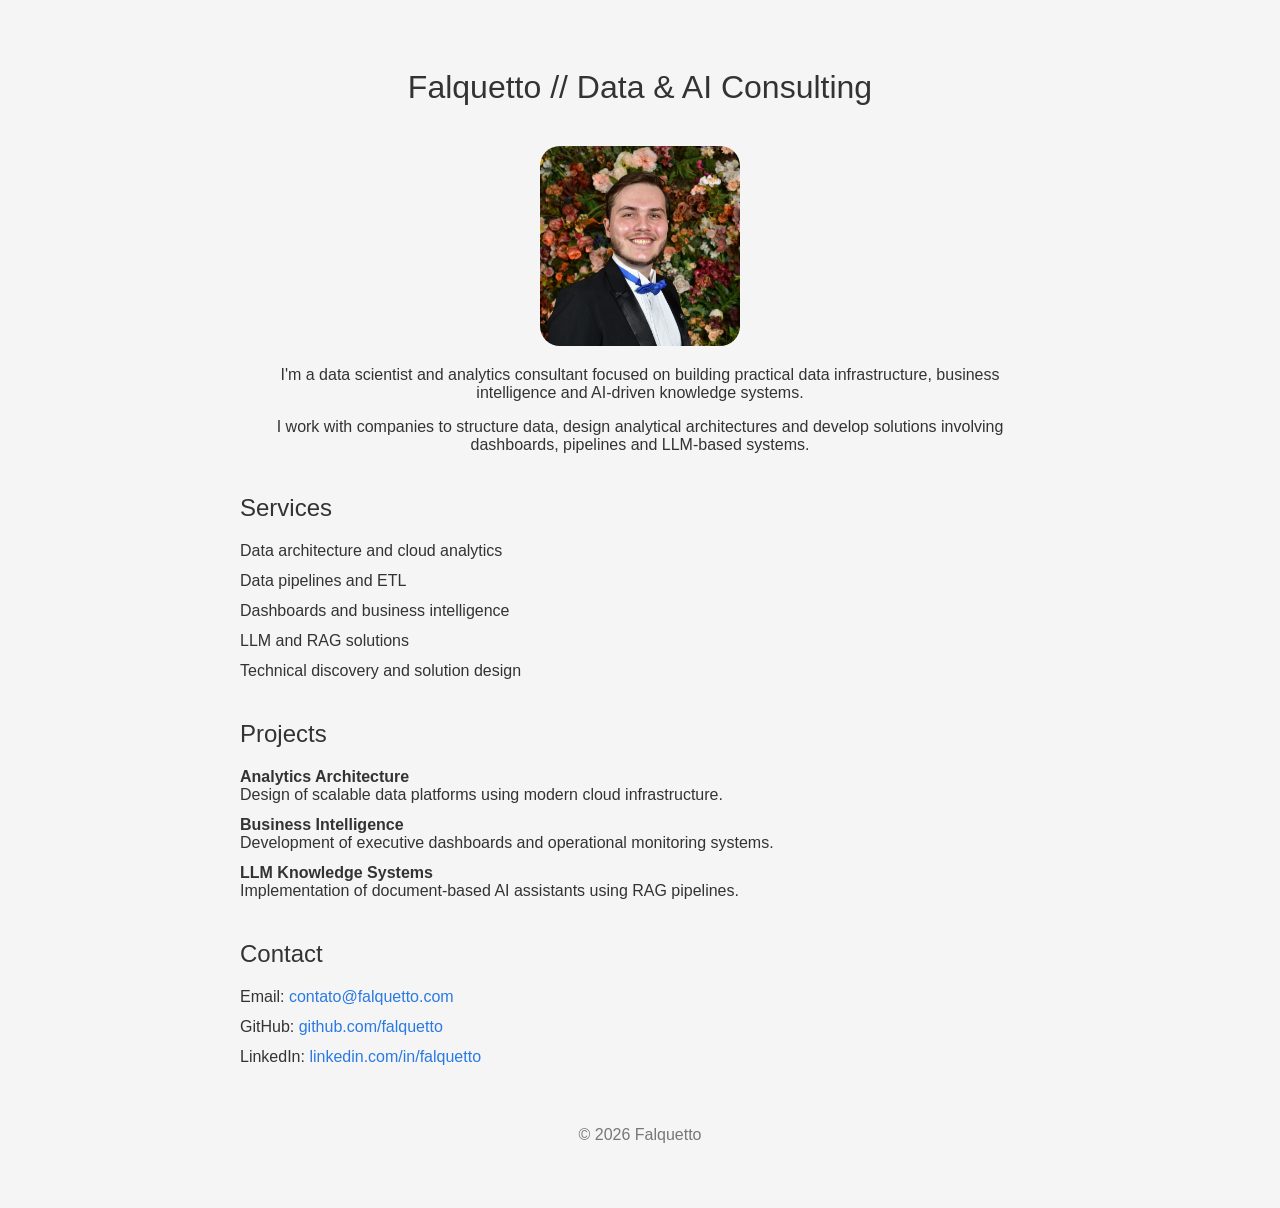
==== index.html @ 8b721514 "update picture referencing" ====
<!DOCTYPE html>
<html lang="en">

<head>
  <meta charset="UTF-8">
  <title>Falquetto // Data & AI Consulting</title>
  <link rel="stylesheet" href="style.css">
</head>

<body>

<div class="container">

<header>
  <h1>Falquetto // Data & AI Consulting</h1>
</header>

<section class="intro">

  <img src="assets/photo.jpg" class="profile">

  <p>
  I'm a data scientist and analytics consultant focused on building
  practical data infrastructure, business intelligence and AI-driven
  knowledge systems.
  </p>

  <p>
  I work with companies to structure data, design analytical
  architectures and develop solutions involving dashboards,
  pipelines and LLM-based systems.
  </p>

</section>

<section>

<h2>Services</h2>

<ul>
<li>Data architecture and cloud analytics</li>
<li>Data pipelines and ETL</li>
<li>Dashboards and business intelligence</li>
<li>LLM and RAG solutions</li>
<li>Technical discovery and solution design</li>
</ul>

</section>

<section>

<h2>Projects</h2>

<ul>

<li>
<b>Analytics Architecture</b><br>
Design of scalable data platforms using modern cloud infrastructure.
</li>

<li>
<b>Business Intelligence</b><br>
Development of executive dashboards and operational monitoring systems.
</li>

<li>
<b>LLM Knowledge Systems</b><br>
Implementation of document-based AI assistants using RAG pipelines.
</li>

</ul>

</section>

<section>

<h2>Contact</h2>

<ul>

<li>Email: <a href="mailto:contato@falquetto.com">contato@falquetto.com</a></li>

<li>GitHub: <a href="https://github.com/falquetto">github.com/falquetto</a></li>

<li>LinkedIn: <a href="#">linkedin.com/in/falquetto</a></li>

</ul>

</section>

<footer>

<p>
© 2026 Falquetto
</p>

</footer>

</div>

</body>
</html>
---- style.css ----
body {

  font-family: -apple-system, BlinkMacSystemFont, "Segoe UI", Roboto, Helvetica, Arial;
  background: #f5f5f5;
  color: #333;

}

.container {

  max-width: 800px;
  margin: auto;
  padding: 40px;

}

header {

  text-align: center;
  margin-bottom: 40px;

}

h1 {

  font-weight: 400;

}

h2 {

  margin-top: 40px;
  font-weight: 500;

}

.profile {

  width: 200px;
  border-radius: 20px;
  display: block;
  margin: auto;
  margin-bottom: 20px;

}

.intro {

  text-align: center;

}

ul {

  list-style: none;
  padding: 0;

}

li {

  margin-bottom: 12px;

}

a {

  color: #2a7ae2;
  text-decoration: none;

}

footer {

  text-align: center;
  margin-top: 60px;
  color: #777;

}
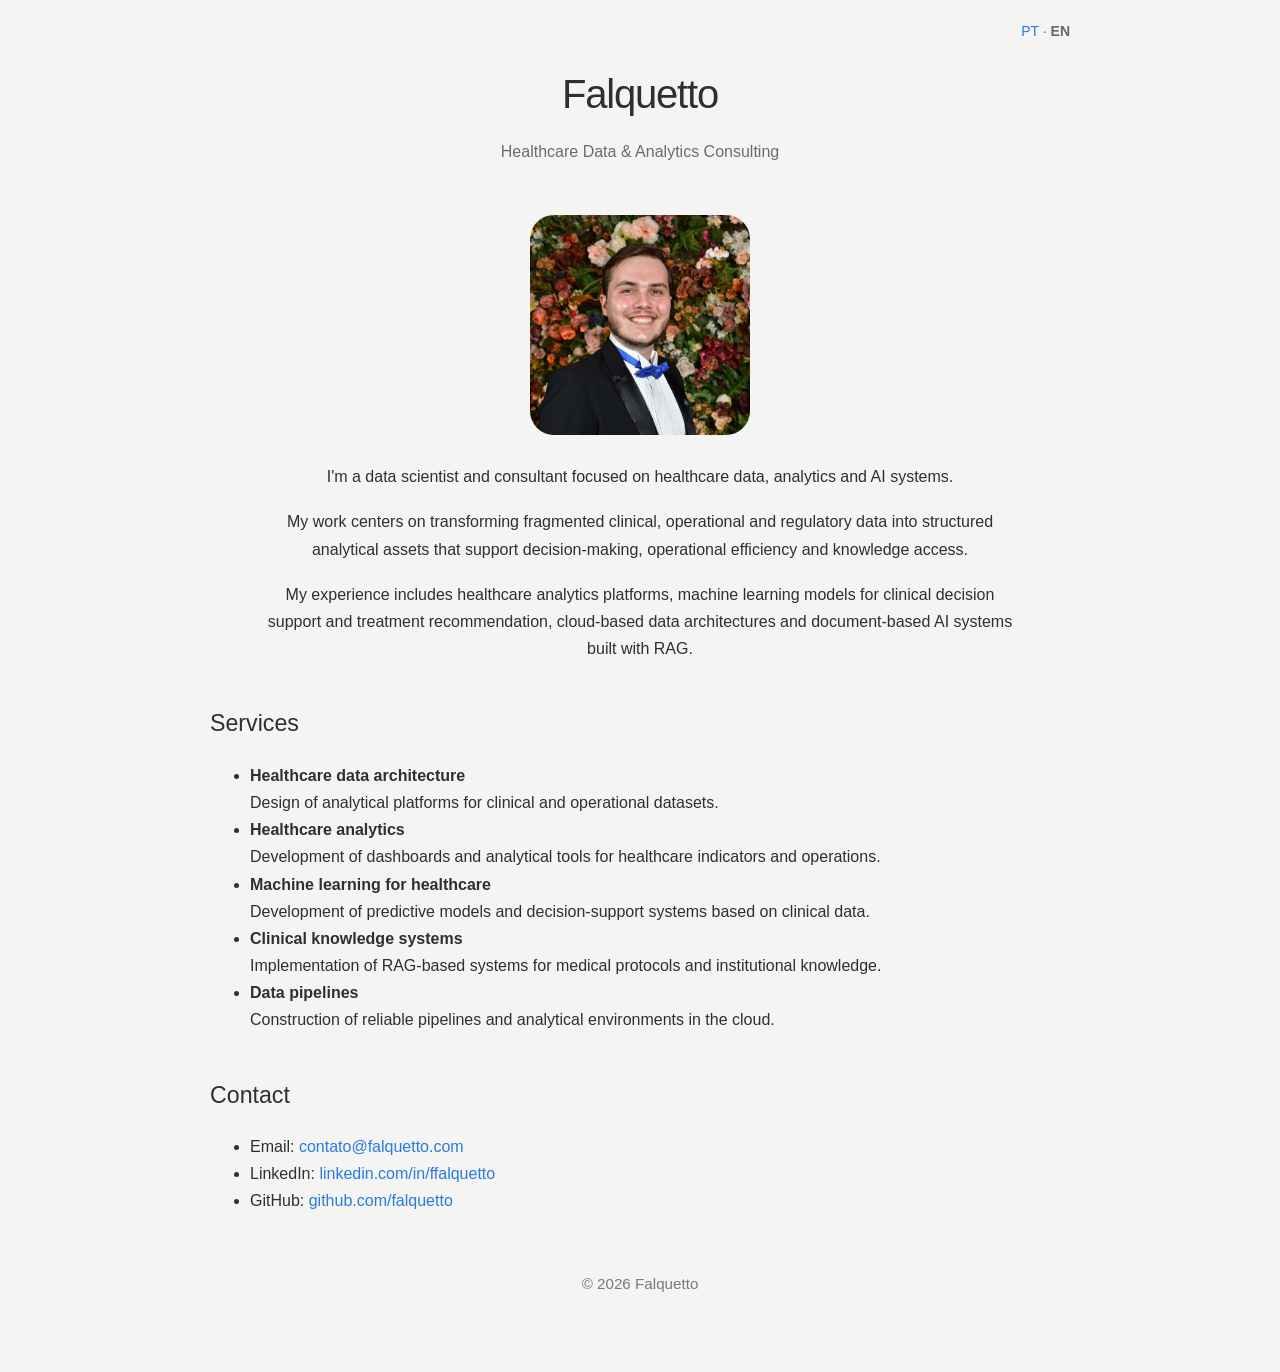
==== commit 8dc953e3: "." ====
--- a/index.html
+++ b/index.html
@@ -2,75 +2,87 @@
 <html lang="en">
 
 <head>
-  <meta charset="UTF-8">
-  <title>Falquetto // Data & AI Consulting</title>
-  <link rel="stylesheet" href="style.css">
+<meta charset="UTF-8">
+<meta name="viewport" content="width=device-width, initial-scale=1.0">
+
+<title>Falquetto // Healthcare Data & Analytics Consulting</title>
+
+<link rel="stylesheet" href="style.css">
 </head>
 
 <body>
 
 <div class="container">
 
+<div class="lang-switch">
+<a href="pt.html">PT</a> · <strong>EN</strong>
+</div>
+
 <header>
-  <h1>Falquetto // Data & AI Consulting</h1>
+
+<h1>Falquetto</h1>
+
+<p class="subtitle">
+Healthcare Data & Analytics Consulting
+</p>
+
 </header>
+
 
 <section class="intro">
 
-  <img src="assets/photo.jpg" class="profile">
+<img src="assets/foto.jpg" class="profile">
 
-  <p>
-  I'm a data scientist and analytics consultant focused on building
-  practical data infrastructure, business intelligence and AI-driven
-  knowledge systems.
-  </p>
+<p>
+I'm a data scientist and consultant focused on healthcare data, analytics and AI systems.
+</p>
 
-  <p>
-  I work with companies to structure data, design analytical
-  architectures and develop solutions involving dashboards,
-  pipelines and LLM-based systems.
-  </p>
+<p>
+My work centers on transforming fragmented clinical, operational and regulatory data into structured analytical assets that support decision-making, operational efficiency and knowledge access.
+</p>
+
+<p>
+My experience includes healthcare analytics platforms, machine learning models for clinical decision support and treatment recommendation, cloud-based data architectures and document-based AI systems built with RAG.
+</p>
 
 </section>
+
 
 <section>
 
 <h2>Services</h2>
 
 <ul>
-<li>Data architecture and cloud analytics</li>
-<li>Data pipelines and ETL</li>
-<li>Dashboards and business intelligence</li>
-<li>LLM and RAG solutions</li>
-<li>Technical discovery and solution design</li>
-</ul>
-
-</section>
-
-<section>
-
-<h2>Projects</h2>
-
-<ul>
 
 <li>
-<b>Analytics Architecture</b><br>
-Design of scalable data platforms using modern cloud infrastructure.
+<b>Healthcare data architecture</b><br>
+Design of analytical platforms for clinical and operational datasets.
 </li>
 
 <li>
-<b>Business Intelligence</b><br>
-Development of executive dashboards and operational monitoring systems.
+<b>Healthcare analytics</b><br>
+Development of dashboards and analytical tools for healthcare indicators and operations.
 </li>
 
 <li>
-<b>LLM Knowledge Systems</b><br>
-Implementation of document-based AI assistants using RAG pipelines.
+<b>Machine learning for healthcare</b><br>
+Development of predictive models and decision-support systems based on clinical data.
+</li>
+
+<li>
+<b>Clinical knowledge systems</b><br>
+Implementation of RAG-based systems for medical protocols and institutional knowledge.
+</li>
+
+<li>
+<b>Data pipelines</b><br>
+Construction of reliable pipelines and analytical environments in the cloud.
 </li>
 
 </ul>
 
 </section>
+
 
 <section>
 
@@ -80,9 +92,17 @@
 
 <li>Email: <a href="mailto:contato@falquetto.com">contato@falquetto.com</a></li>
 
-<li>GitHub: <a href="https://github.com/falquetto">github.com/falquetto</a></li>
+<li>LinkedIn:
+<a href="https://www.linkedin.com/in/ffalquetto/" target="_blank">
+linkedin.com/in/ffalquetto
+</a>
+</li>
 
-<li>LinkedIn: <a href="#">linkedin.com/in/falquetto</a></li>
+<li>GitHub:
+<a href="https://github.com/falquetto" target="_blank">
+github.com/falquetto
+</a>
+</li>
 
 </ul>
 
@@ -90,9 +110,7 @@
 
 <footer>
 
-<p>
-© 2026 Falquetto
-</p>
+<p>© 2026 Falquetto</p>
 
 </footer>
 
--- a/style.css
+++ b/style.css
@@ -1,46 +1,80 @@
 body {
 
-  font-family: -apple-system, BlinkMacSystemFont, "Segoe UI", Roboto, Helvetica, Arial;
-  background: #f5f5f5;
-  color: #333;
+  margin: 0;
+  font-family: -apple-system, BlinkMacSystemFont, "Segoe UI", Roboto, Helvetica, Arial, sans-serif;
+  background: #f4f4f2;
+  color: #2f2f2f;
+  line-height: 1.7;
 
 }
 
 .container {
 
-  max-width: 800px;
+  max-width: 860px;
   margin: auto;
-  padding: 40px;
+  padding: 60px 30px;
+  position: relative;
+
+}
+
+.lang-switch {
+
+  position: absolute;
+  top: 20px;
+  right: 30px;
+  font-size: 14px;
+  color: #666;
+
+}
+
+.lang-switch a {
+
+  text-decoration: none;
+  color: #2a7ae2;
+
+}
+
+.lang-switch a:hover {
+
+  text-decoration: underline;
 
 }
 
 header {
 
   text-align: center;
-  margin-bottom: 40px;
+  margin-bottom: 50px;
 
 }
 
 h1 {
 
-  font-weight: 400;
+  margin: 0;
+  font-size: 2.5rem;
+  font-weight: 300;
+  letter-spacing: -0.03em;
+
+}
+
+.subtitle {
+
+  margin-top: 10px;
+  color: #6c6c6c;
+  font-size: 1rem;
+
+}
+
+section {
+
+  margin-bottom: 42px;
 
 }
 
 h2 {
 
-  margin-top: 40px;
+  margin: 0 0 18px;
+  font-size: 1.45rem;
   font-weight: 500;
-
-}
-
-.profile {
-
-  width: 200px;
-  border-radius: 20px;
-  display: block;
-  margin: auto;
-  margin-bottom: 20px;
 
 }
 
@@ -50,16 +84,52 @@
 
 }
 
-ul {
+.intro p {
+
+  max-width: 760px;
+  margin: auto;
+  margin-bottom: 18px;
+
+}
+
+.profile {
+
+  width: 220px;
+  border-radius: 24px;
+  display: block;
+  margin: auto;
+  margin-bottom: 28px;
+
+}
+
+.card-list,
+.contact-list {
 
   list-style: none;
   padding: 0;
+  margin: 0;
 
 }
 
-li {
+.card-list li {
 
-  margin-bottom: 12px;
+  background: rgba(255, 255, 255, 0.7);
+  border: 1px solid #e7e7e3;
+  border-radius: 18px;
+  padding: 18px 20px;
+  margin-bottom: 14px;
+
+}
+
+.contact-list li {
+
+  margin-bottom: 10px;
+
+}
+
+b {
+
+  font-weight: 600;
 
 }
 
@@ -70,10 +140,45 @@
 
 }
 
+a:hover {
+
+  text-decoration: underline;
+
+}
+
 footer {
 
+  margin-top: 56px;
   text-align: center;
-  margin-top: 60px;
-  color: #777;
+  color: #7a7a7a;
+  font-size: 0.95rem;
+
+}
+
+@media (max-width: 640px) {
+
+  .container {
+
+    padding: 40px 20px;
+
+  }
+
+  h1 {
+
+    font-size: 2rem;
+
+  }
+
+  .profile {
+
+    width: 180px;
+
+  }
+
+  .lang-switch {
+
+    right: 20px;
+
+  }
 
 }
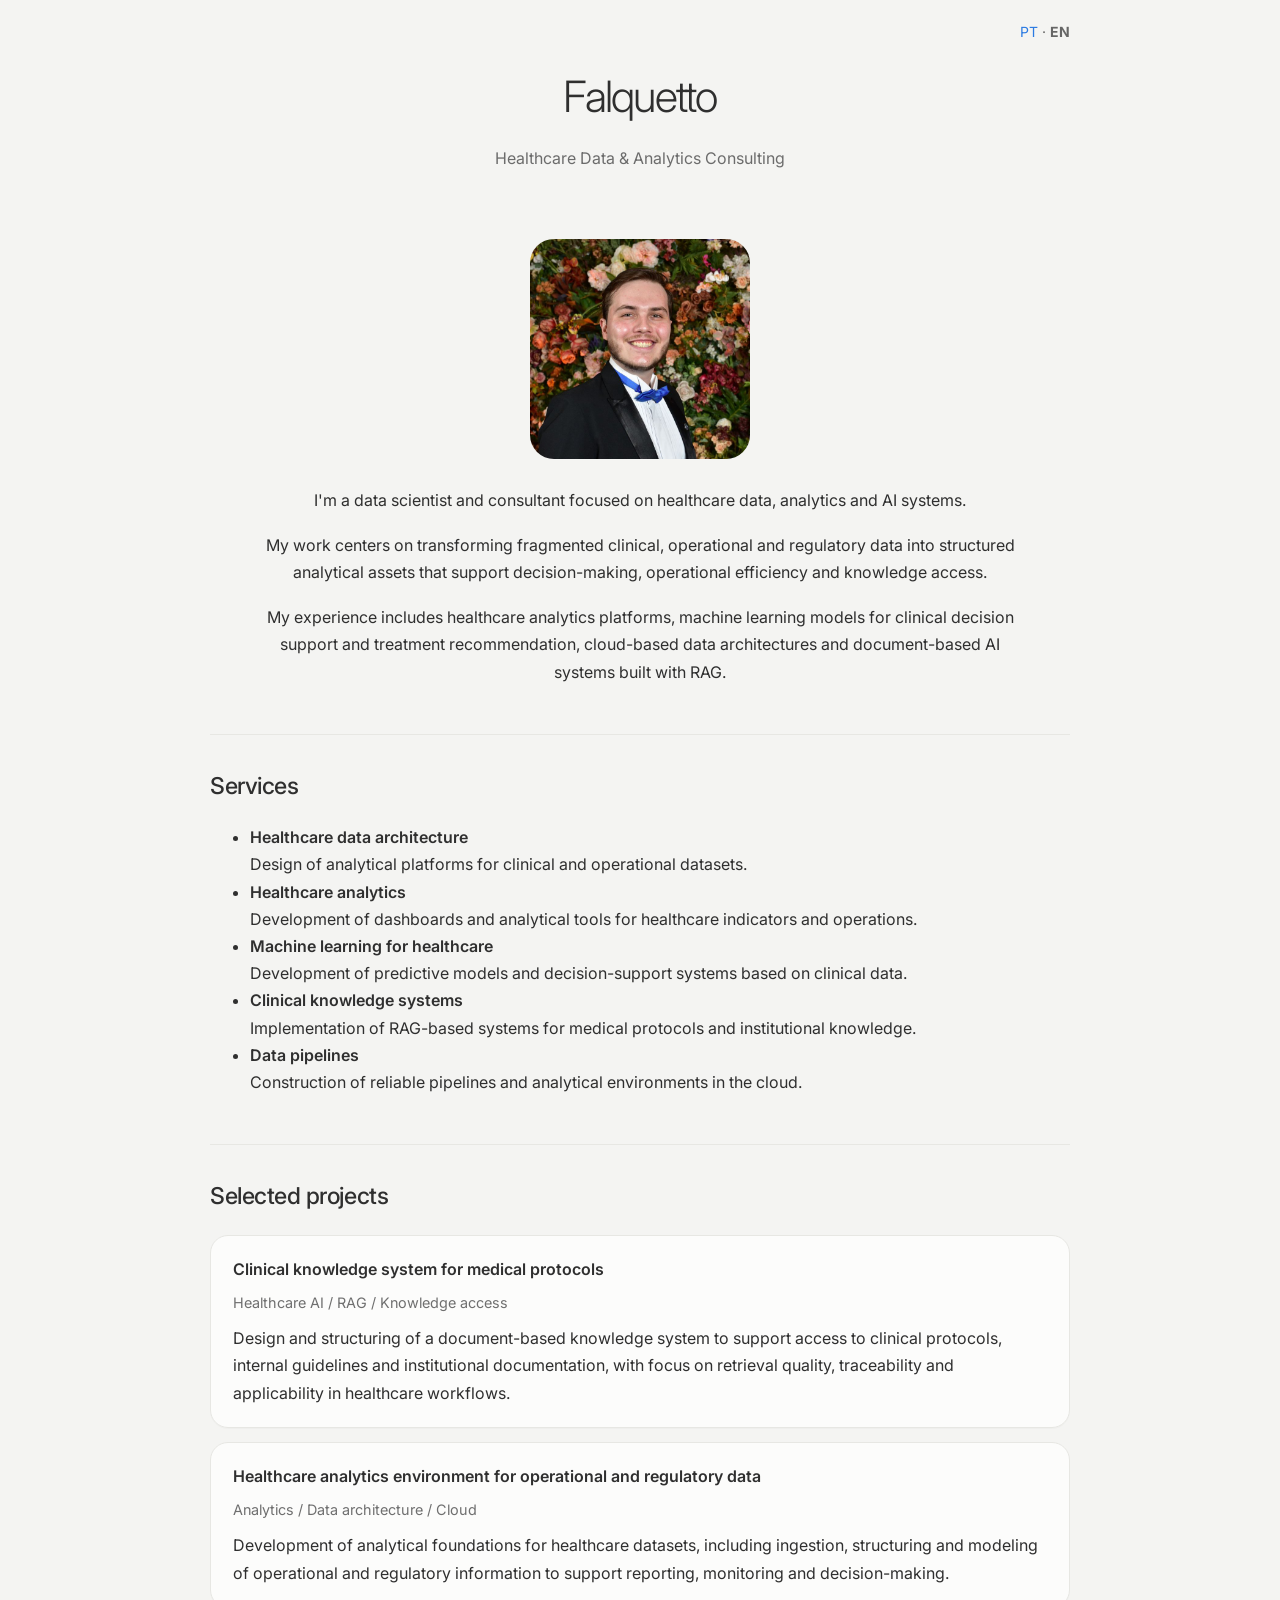
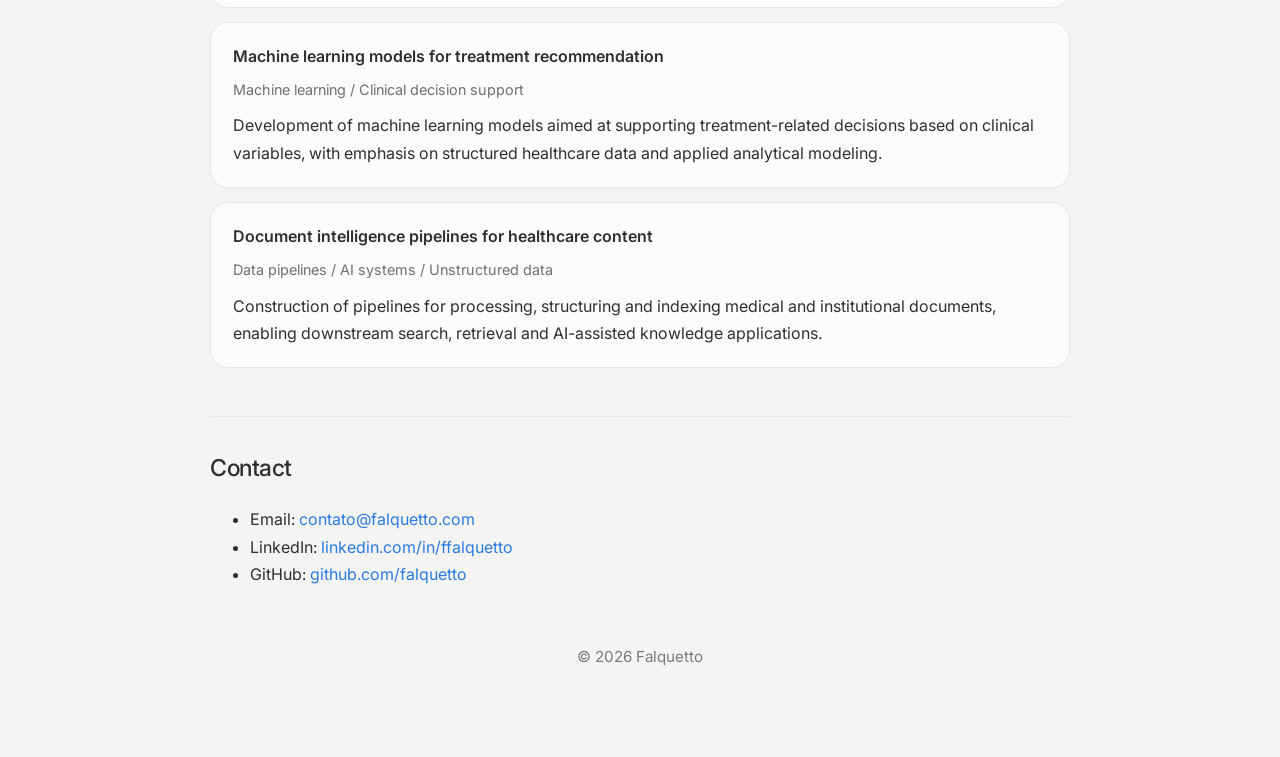
==== commit e1029f52: "." ====
--- a/index.html
+++ b/index.html
@@ -85,6 +85,36 @@
 
 
 <section>
+  <h2>Selected projects</h2>
+  <ul class="project-list">
+    <li>
+      <span class="project-title">Clinical knowledge system for medical protocols</span>
+      <span class="project-meta">Healthcare AI / RAG / Knowledge access</span>
+      Design and structuring of a document-based knowledge system to support access to clinical protocols, internal guidelines and institutional documentation, with focus on retrieval quality, traceability and applicability in healthcare workflows.
+    </li>
+
+    <li>
+      <span class="project-title">Healthcare analytics environment for operational and regulatory data</span>
+      <span class="project-meta">Analytics / Data architecture / Cloud</span>
+      Development of analytical foundations for healthcare datasets, including ingestion, structuring and modeling of operational and regulatory information to support reporting, monitoring and decision-making.
+    </li>
+
+    <li>
+      <span class="project-title">Machine learning models for treatment recommendation</span>
+      <span class="project-meta">Machine learning / Clinical decision support</span>
+      Development of machine learning models aimed at supporting treatment-related decisions based on clinical variables, with emphasis on structured healthcare data and applied analytical modeling.
+    </li>
+
+    <li>
+      <span class="project-title">Document intelligence pipelines for healthcare content</span>
+      <span class="project-meta">Data pipelines / AI systems / Unstructured data</span>
+      Construction of pipelines for processing, structuring and indexing medical and institutional documents, enabling downstream search, retrieval and AI-assisted knowledge applications.
+    </li>
+  </ul>
+</section>
+
+
+<section>
 
 <h2>Contact</h2>
 
--- a/style.css
+++ b/style.css
@@ -1,184 +1,168 @@
+@import url('https://fonts.googleapis.com/css2?family=Inter:wght@300;400;500;600&display=swap');
+
 body {
-
   margin: 0;
-  font-family: -apple-system, BlinkMacSystemFont, "Segoe UI", Roboto, Helvetica, Arial, sans-serif;
+  font-family: "Inter", -apple-system, BlinkMacSystemFont, "Segoe UI", Roboto, Helvetica, Arial, sans-serif;
   background: #f4f4f2;
   color: #2f2f2f;
   line-height: 1.7;
-
 }
 
 .container {
-
   max-width: 860px;
   margin: auto;
-  padding: 60px 30px;
+  padding: 60px 30px 72px;
   position: relative;
-
 }
 
 .lang-switch {
-
   position: absolute;
   top: 20px;
   right: 30px;
   font-size: 14px;
   color: #666;
-
 }
 
 .lang-switch a {
-
   text-decoration: none;
   color: #2a7ae2;
-
 }
 
 .lang-switch a:hover {
-
   text-decoration: underline;
-
 }
 
 header {
-
   text-align: center;
-  margin-bottom: 50px;
-
+  margin-bottom: 56px;
 }
 
 h1 {
-
   margin: 0;
-  font-size: 2.5rem;
+  font-size: 2.7rem;
   font-weight: 300;
-  letter-spacing: -0.03em;
-
+  letter-spacing: -0.04em;
 }
 
 .subtitle {
-
-  margin-top: 10px;
+  margin-top: 12px;
   color: #6c6c6c;
   font-size: 1rem;
-
 }
 
 section {
+  margin-bottom: 48px;
+  padding-top: 10px;
+}
 
-  margin-bottom: 42px;
-
+section + section {
+  border-top: 1px solid #e7e7e3;
+  padding-top: 32px;
 }
 
 h2 {
-
   margin: 0 0 18px;
   font-size: 1.45rem;
   font-weight: 500;
-
+  letter-spacing: -0.02em;
 }
 
 .intro {
-
   text-align: center;
-
 }
 
 .intro p {
-
   max-width: 760px;
-  margin: auto;
-  margin-bottom: 18px;
-
+  margin: 0 auto 18px;
 }
 
 .profile {
-
   width: 220px;
+  max-width: 100%;
   border-radius: 24px;
   display: block;
-  margin: auto;
-  margin-bottom: 28px;
-
+  margin: 0 auto 28px;
 }
 
 .card-list,
-.contact-list {
-
+.contact-list,
+.project-list {
   list-style: none;
   padding: 0;
   margin: 0;
-
 }
 
-.card-list li {
-
-  background: rgba(255, 255, 255, 0.7);
+.card-list li,
+.project-list li {
+  background: rgba(255, 255, 255, 0.72);
   border: 1px solid #e7e7e3;
   border-radius: 18px;
   padding: 18px 20px;
   margin-bottom: 14px;
+  box-shadow: 0 1px 0 rgba(0, 0, 0, 0.02);
+}
 
+.project-list li {
+  padding: 20px 22px;
+}
+
+.project-title {
+  display: block;
+  margin-bottom: 8px;
+  font-weight: 600;
+  font-size: 1rem;
+}
+
+.project-meta {
+  display: block;
+  margin-bottom: 10px;
+  font-size: 0.9rem;
+  color: #6f6f6f;
 }
 
 .contact-list li {
-
   margin-bottom: 10px;
-
 }
 
 b {
-
   font-weight: 600;
-
 }
 
 a {
-
   color: #2a7ae2;
   text-decoration: none;
-
 }
 
 a:hover {
-
   text-decoration: underline;
-
 }
 
 footer {
-
   margin-top: 56px;
   text-align: center;
   color: #7a7a7a;
   font-size: 0.95rem;
-
 }
 
 @media (max-width: 640px) {
-
   .container {
-
-    padding: 40px 20px;
-
+    padding: 40px 20px 56px;
   }
 
   h1 {
-
-    font-size: 2rem;
-
+    font-size: 2.1rem;
   }
 
   .profile {
-
     width: 180px;
-
   }
 
   .lang-switch {
-
     right: 20px;
-
+    top: 16px;
   }
 
+  section + section {
+    padding-top: 24px;
+  }
 }
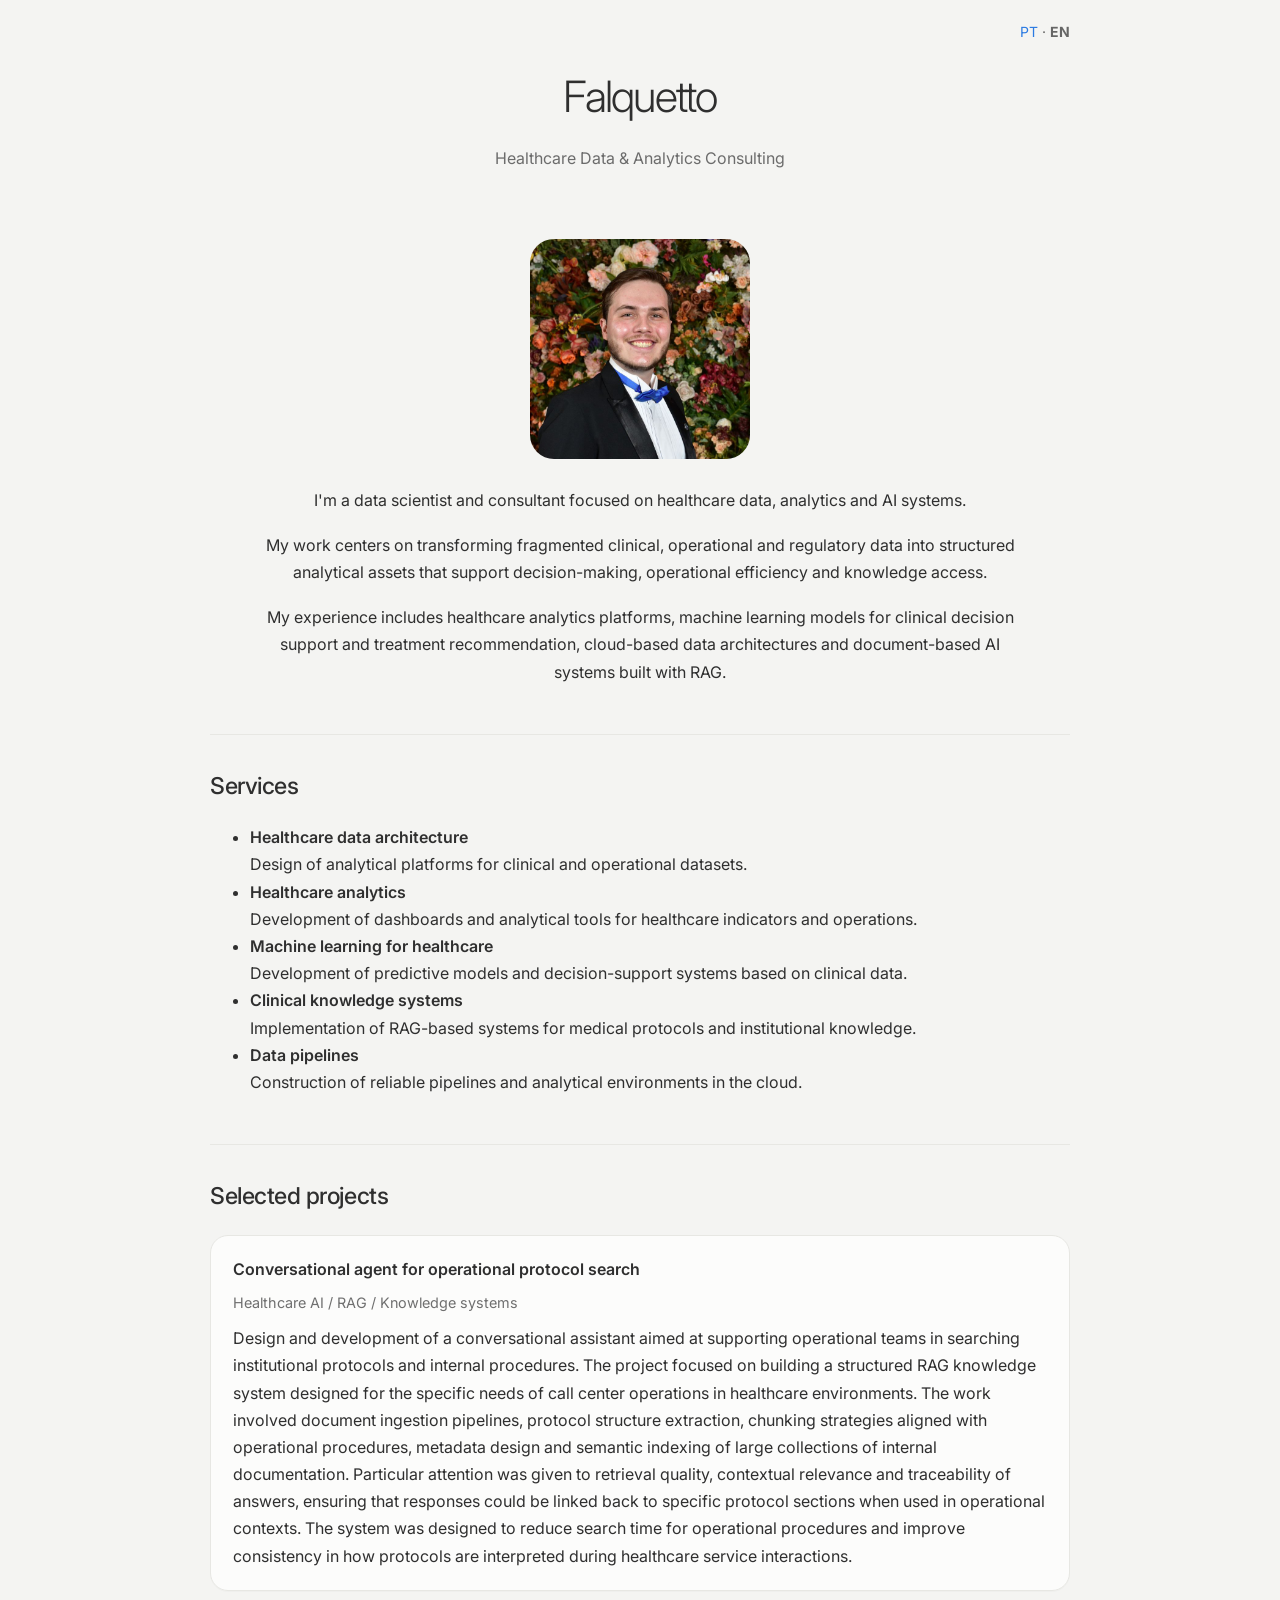
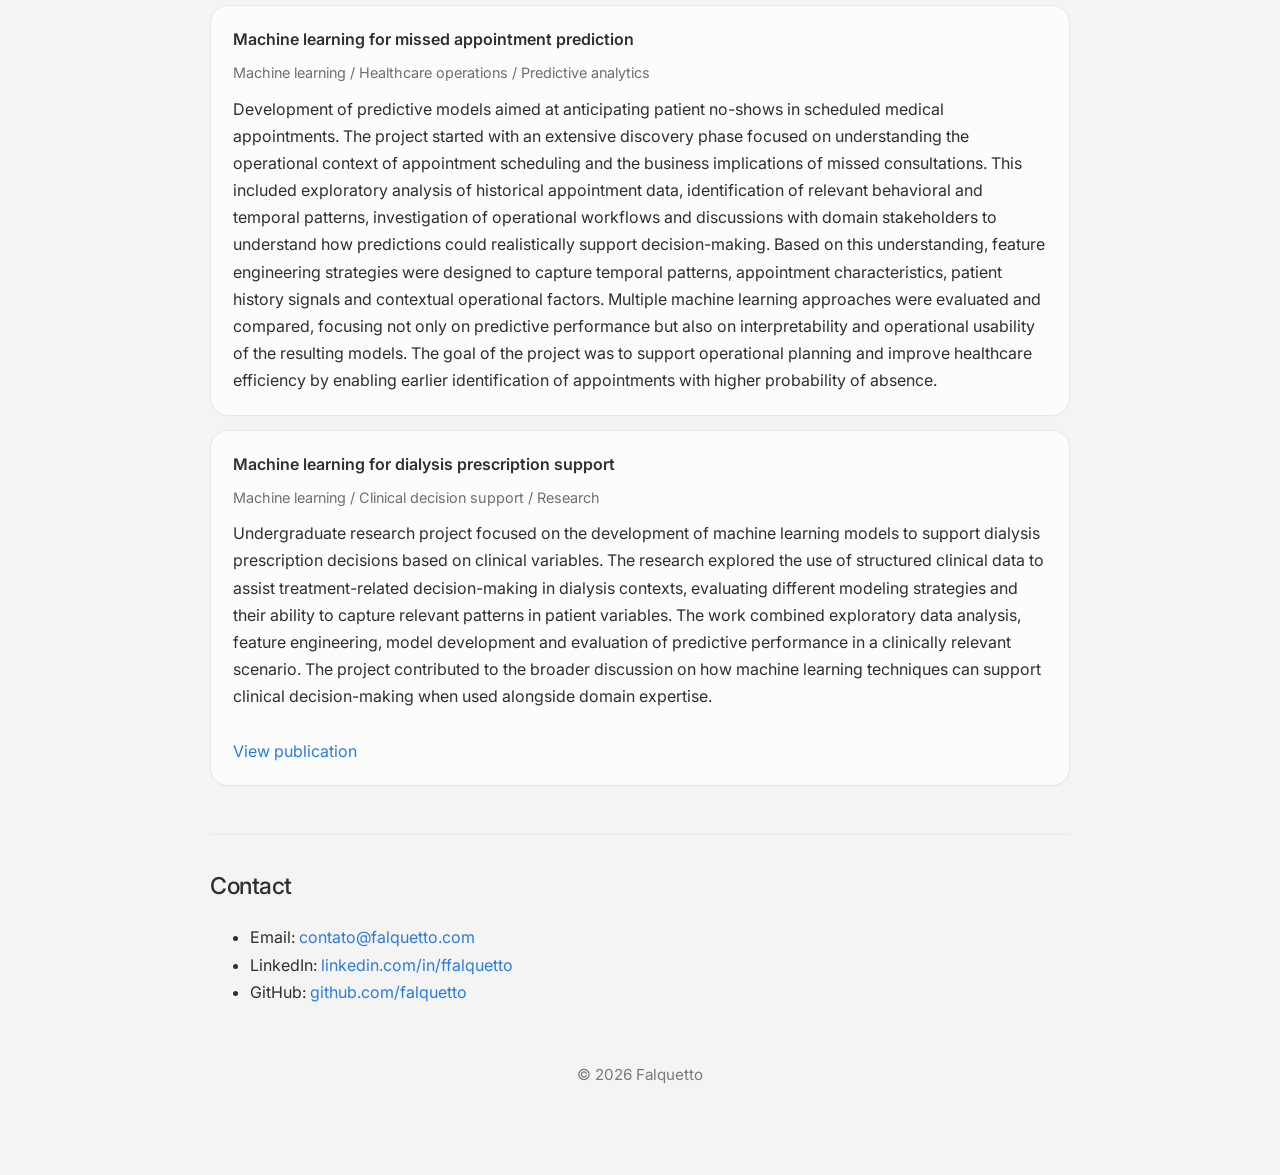
==== commit 25e596b0: "update projects section" ====
--- a/index.html
+++ b/index.html
@@ -86,31 +86,121 @@
 
 <section>
   <h2>Selected projects</h2>
+
   <ul class="project-list">
+
     <li>
-      <span class="project-title">Clinical knowledge system for medical protocols</span>
-      <span class="project-meta">Healthcare AI / RAG / Knowledge access</span>
-      Design and structuring of a document-based knowledge system to support access to clinical protocols, internal guidelines and institutional documentation, with focus on retrieval quality, traceability and applicability in healthcare workflows.
+
+      <span class="project-title">
+      Conversational agent for operational protocol search
+      </span>
+
+      <span class="project-meta">
+      Healthcare AI / RAG / Knowledge systems
+      </span>
+
+      Design and development of a conversational assistant aimed at supporting
+      operational teams in searching institutional protocols and internal
+      procedures.
+
+      The project focused on building a structured RAG knowledge system
+      designed for the specific needs of call center operations in healthcare
+      environments.
+
+      The work involved document ingestion pipelines, protocol structure
+      extraction, chunking strategies aligned with operational procedures,
+      metadata design and semantic indexing of large collections of internal
+      documentation.
+
+      Particular attention was given to retrieval quality, contextual
+      relevance and traceability of answers, ensuring that responses could be
+      linked back to specific protocol sections when used in operational
+      contexts.
+
+      The system was designed to reduce search time for operational procedures
+      and improve consistency in how protocols are interpreted during
+      healthcare service interactions.
+
     </li>
 
+
+
     <li>
-      <span class="project-title">Healthcare analytics environment for operational and regulatory data</span>
-      <span class="project-meta">Analytics / Data architecture / Cloud</span>
-      Development of analytical foundations for healthcare datasets, including ingestion, structuring and modeling of operational and regulatory information to support reporting, monitoring and decision-making.
+
+      <span class="project-title">
+      Machine learning for missed appointment prediction
+      </span>
+
+      <span class="project-meta">
+      Machine learning / Healthcare operations / Predictive analytics
+      </span>
+
+      Development of predictive models aimed at anticipating patient
+      no-shows in scheduled medical appointments.
+
+      The project started with an extensive discovery phase focused on
+      understanding the operational context of appointment scheduling and
+      the business implications of missed consultations.
+
+      This included exploratory analysis of historical appointment data,
+      identification of relevant behavioral and temporal patterns,
+      investigation of operational workflows and discussions with domain
+      stakeholders to understand how predictions could realistically support
+      decision-making.
+
+      Based on this understanding, feature engineering strategies were
+      designed to capture temporal patterns, appointment characteristics,
+      patient history signals and contextual operational factors.
+
+      Multiple machine learning approaches were evaluated and compared,
+      focusing not only on predictive performance but also on interpretability
+      and operational usability of the resulting models.
+
+      The goal of the project was to support operational planning and improve
+      healthcare efficiency by enabling earlier identification of appointments
+      with higher probability of absence.
+
     </li>
 
+
+
     <li>
-      <span class="project-title">Machine learning models for treatment recommendation</span>
-      <span class="project-meta">Machine learning / Clinical decision support</span>
-      Development of machine learning models aimed at supporting treatment-related decisions based on clinical variables, with emphasis on structured healthcare data and applied analytical modeling.
+
+      <span class="project-title">
+      Machine learning for dialysis prescription support
+      </span>
+
+      <span class="project-meta">
+      Machine learning / Clinical decision support / Research
+      </span>
+
+      Undergraduate research project focused on the development of machine
+      learning models to support dialysis prescription decisions based on
+      clinical variables.
+
+      The research explored the use of structured clinical data to assist
+      treatment-related decision-making in dialysis contexts, evaluating
+      different modeling strategies and their ability to capture relevant
+      patterns in patient variables.
+
+      The work combined exploratory data analysis, feature engineering,
+      model development and evaluation of predictive performance in a
+      clinically relevant scenario.
+
+      The project contributed to the broader discussion on how machine
+      learning techniques can support clinical decision-making when used
+      alongside domain expertise.
+
+      <br><br>
+
+      <a href="https://sol.sbc.org.br/index.php/wesaac/article/view/33469" target="_blank">
+      View publication
+      </a>
+
     </li>
 
-    <li>
-      <span class="project-title">Document intelligence pipelines for healthcare content</span>
-      <span class="project-meta">Data pipelines / AI systems / Unstructured data</span>
-      Construction of pipelines for processing, structuring and indexing medical and institutional documents, enabling downstream search, retrieval and AI-assisted knowledge applications.
-    </li>
   </ul>
+
 </section>
 
 
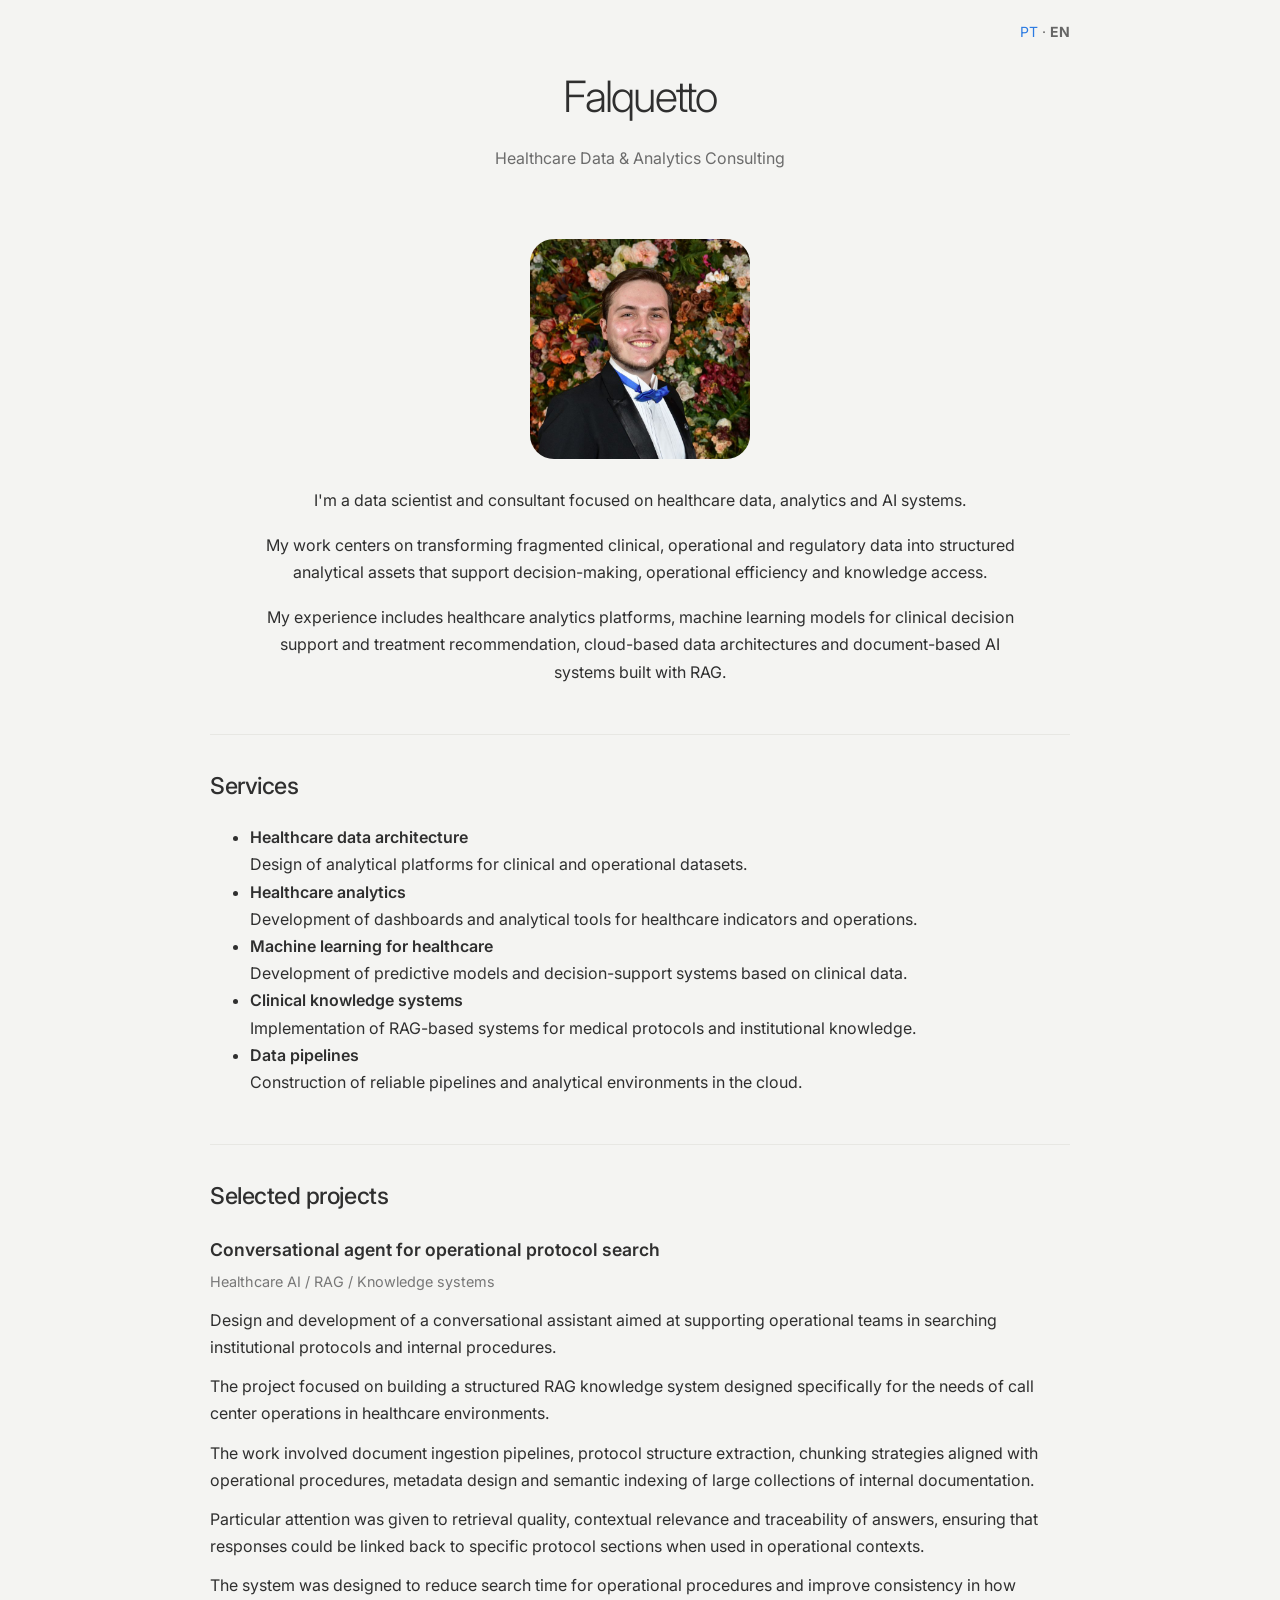
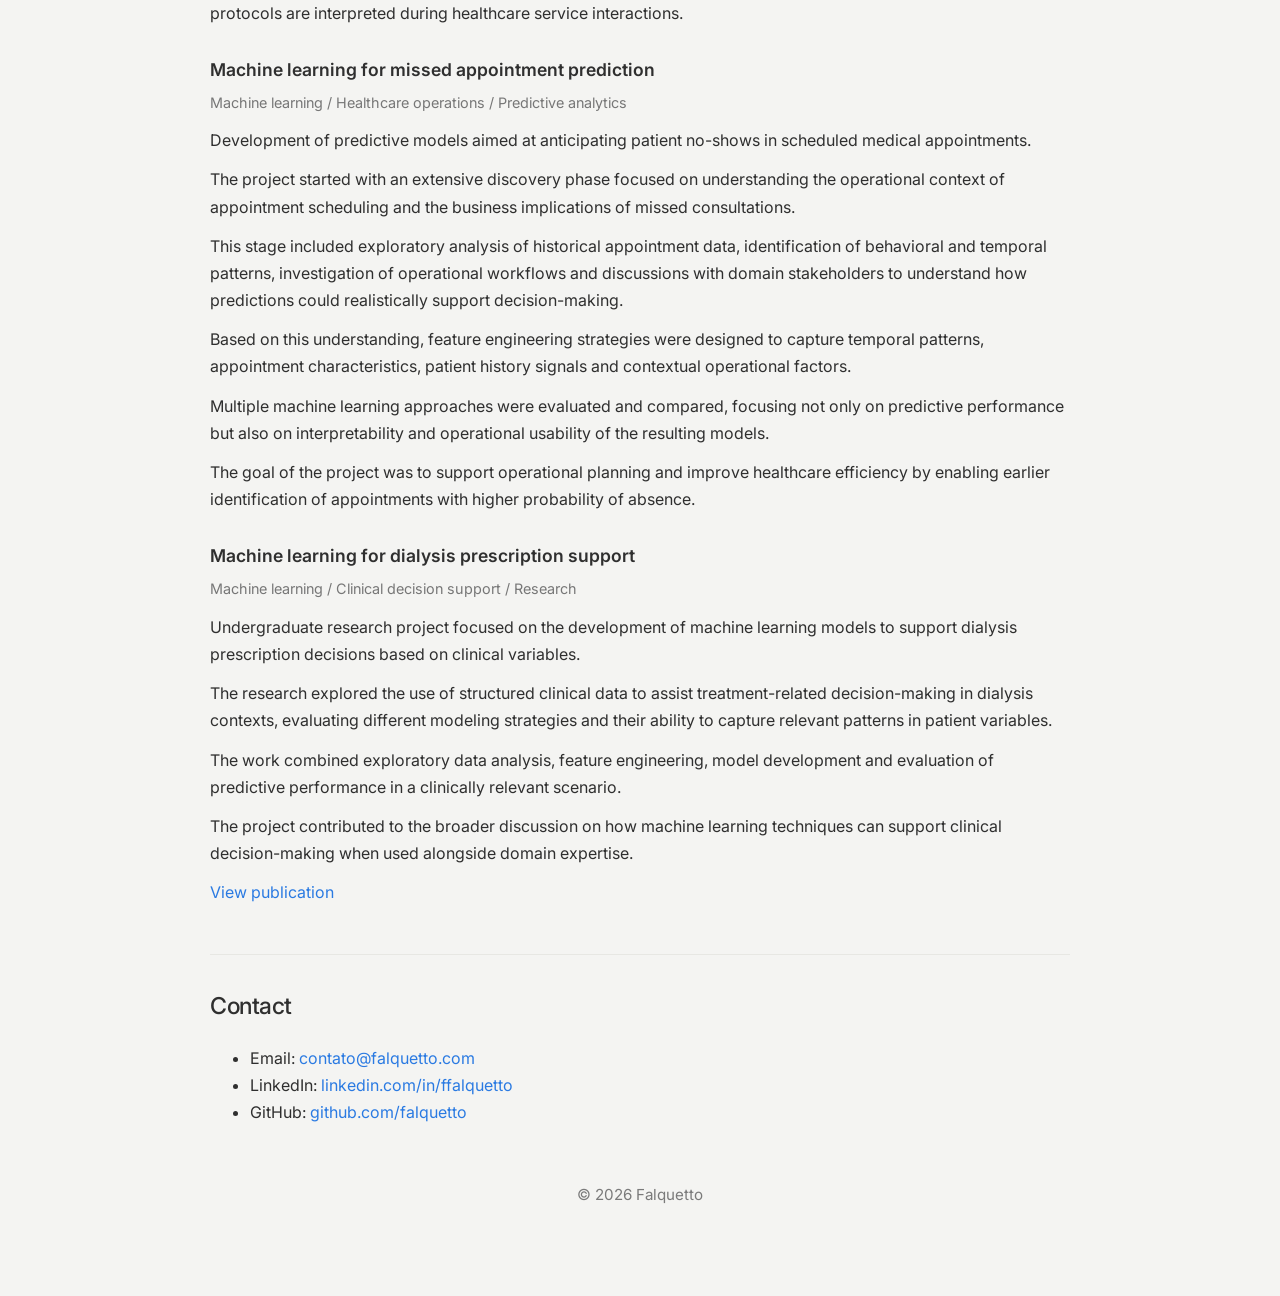
==== commit c7a8f5c2: "update project section style" ====
--- a/index.html
+++ b/index.html
@@ -85,121 +85,118 @@
 
 
 <section>
-  <h2>Selected projects</h2>
-
-  <ul class="project-list">
-
-    <li>
-
-      <span class="project-title">
-      Conversational agent for operational protocol search
-      </span>
-
-      <span class="project-meta">
-      Healthcare AI / RAG / Knowledge systems
-      </span>
-
-      Design and development of a conversational assistant aimed at supporting
-      operational teams in searching institutional protocols and internal
-      procedures.
-
-      The project focused on building a structured RAG knowledge system
-      designed for the specific needs of call center operations in healthcare
-      environments.
-
-      The work involved document ingestion pipelines, protocol structure
-      extraction, chunking strategies aligned with operational procedures,
-      metadata design and semantic indexing of large collections of internal
-      documentation.
-
-      Particular attention was given to retrieval quality, contextual
-      relevance and traceability of answers, ensuring that responses could be
-      linked back to specific protocol sections when used in operational
-      contexts.
-
-      The system was designed to reduce search time for operational procedures
-      and improve consistency in how protocols are interpreted during
-      healthcare service interactions.
-
-    </li>
-
-
-
-    <li>
-
-      <span class="project-title">
-      Machine learning for missed appointment prediction
-      </span>
-
-      <span class="project-meta">
-      Machine learning / Healthcare operations / Predictive analytics
-      </span>
-
-      Development of predictive models aimed at anticipating patient
-      no-shows in scheduled medical appointments.
-
-      The project started with an extensive discovery phase focused on
-      understanding the operational context of appointment scheduling and
-      the business implications of missed consultations.
-
-      This included exploratory analysis of historical appointment data,
-      identification of relevant behavioral and temporal patterns,
-      investigation of operational workflows and discussions with domain
-      stakeholders to understand how predictions could realistically support
-      decision-making.
-
-      Based on this understanding, feature engineering strategies were
-      designed to capture temporal patterns, appointment characteristics,
-      patient history signals and contextual operational factors.
-
-      Multiple machine learning approaches were evaluated and compared,
-      focusing not only on predictive performance but also on interpretability
-      and operational usability of the resulting models.
-
-      The goal of the project was to support operational planning and improve
-      healthcare efficiency by enabling earlier identification of appointments
-      with higher probability of absence.
-
-    </li>
-
-
-
-    <li>
-
-      <span class="project-title">
-      Machine learning for dialysis prescription support
-      </span>
-
-      <span class="project-meta">
-      Machine learning / Clinical decision support / Research
-      </span>
-
-      Undergraduate research project focused on the development of machine
-      learning models to support dialysis prescription decisions based on
-      clinical variables.
-
-      The research explored the use of structured clinical data to assist
-      treatment-related decision-making in dialysis contexts, evaluating
-      different modeling strategies and their ability to capture relevant
-      patterns in patient variables.
-
-      The work combined exploratory data analysis, feature engineering,
-      model development and evaluation of predictive performance in a
-      clinically relevant scenario.
-
-      The project contributed to the broader discussion on how machine
-      learning techniques can support clinical decision-making when used
-      alongside domain expertise.
-
-      <br><br>
-
-      <a href="https://sol.sbc.org.br/index.php/wesaac/article/view/33469" target="_blank">
-      View publication
-      </a>
-
-    </li>
-
-  </ul>
+
+<h2>Selected projects</h2>
+
+<ul class="project-list">
+
+<li>
+
+<div class="project-title">
+Conversational agent for operational protocol search
+</div>
+
+<div class="project-meta">
+Healthcare AI / RAG / Knowledge systems
+</div>
+
+<p>
+Design and development of a conversational assistant aimed at supporting operational teams in searching institutional protocols and internal procedures.
+</p>
+
+<p>
+The project focused on building a structured RAG knowledge system designed specifically for the needs of call center operations in healthcare environments.
+</p>
+
+<p>
+The work involved document ingestion pipelines, protocol structure extraction, chunking strategies aligned with operational procedures, metadata design and semantic indexing of large collections of internal documentation.
+</p>
+
+<p>
+Particular attention was given to retrieval quality, contextual relevance and traceability of answers, ensuring that responses could be linked back to specific protocol sections when used in operational contexts.
+</p>
+
+<p>
+The system was designed to reduce search time for operational procedures and improve consistency in how protocols are interpreted during healthcare service interactions.
+</p>
+
+</li>
+
+
+
+<li>
+
+<div class="project-title">
+Machine learning for missed appointment prediction
+</div>
+
+<div class="project-meta">
+Machine learning / Healthcare operations / Predictive analytics
+</div>
+
+<p>
+Development of predictive models aimed at anticipating patient no-shows in scheduled medical appointments.
+</p>
+
+<p>
+The project started with an extensive discovery phase focused on understanding the operational context of appointment scheduling and the business implications of missed consultations.
+</p>
+
+<p>
+This stage included exploratory analysis of historical appointment data, identification of behavioral and temporal patterns, investigation of operational workflows and discussions with domain stakeholders to understand how predictions could realistically support decision-making.
+</p>
+
+<p>
+Based on this understanding, feature engineering strategies were designed to capture temporal patterns, appointment characteristics, patient history signals and contextual operational factors.
+</p>
+
+<p>
+Multiple machine learning approaches were evaluated and compared, focusing not only on predictive performance but also on interpretability and operational usability of the resulting models.
+</p>
+
+<p>
+The goal of the project was to support operational planning and improve healthcare efficiency by enabling earlier identification of appointments with higher probability of absence.
+</p>
+
+</li>
+
+
+
+<li>
+
+<div class="project-title">
+Machine learning for dialysis prescription support
+</div>
+
+<div class="project-meta">
+Machine learning / Clinical decision support / Research
+</div>
+
+<p>
+Undergraduate research project focused on the development of machine learning models to support dialysis prescription decisions based on clinical variables.
+</p>
+
+<p>
+The research explored the use of structured clinical data to assist treatment-related decision-making in dialysis contexts, evaluating different modeling strategies and their ability to capture relevant patterns in patient variables.
+</p>
+
+<p>
+The work combined exploratory data analysis, feature engineering, model development and evaluation of predictive performance in a clinically relevant scenario.
+</p>
+
+<p>
+The project contributed to the broader discussion on how machine learning techniques can support clinical decision-making when used alongside domain expertise.
+</p>
+
+<p>
+<a href="https://sol.sbc.org.br/index.php/wesaac/article/view/33469" target="_blank">
+View publication
+</a>
+</p>
+
+</li>
+
+</ul>
 
 </section>
 
--- a/style.css
+++ b/style.css
@@ -1,168 +1,233 @@
 @import url('https://fonts.googleapis.com/css2?family=Inter:wght@300;400;500;600&display=swap');
 
 body {
+
   margin: 0;
   font-family: "Inter", -apple-system, BlinkMacSystemFont, "Segoe UI", Roboto, Helvetica, Arial, sans-serif;
   background: #f4f4f2;
   color: #2f2f2f;
   line-height: 1.7;
+
 }
 
 .container {
+
   max-width: 860px;
   margin: auto;
   padding: 60px 30px 72px;
   position: relative;
+
 }
 
 .lang-switch {
+
   position: absolute;
   top: 20px;
   right: 30px;
   font-size: 14px;
   color: #666;
+
 }
 
 .lang-switch a {
+
   text-decoration: none;
   color: #2a7ae2;
+
 }
 
 .lang-switch a:hover {
+
   text-decoration: underline;
+
 }
 
 header {
+
   text-align: center;
   margin-bottom: 56px;
+
 }
 
 h1 {
+
   margin: 0;
   font-size: 2.7rem;
   font-weight: 300;
   letter-spacing: -0.04em;
+
 }
 
 .subtitle {
+
   margin-top: 12px;
   color: #6c6c6c;
   font-size: 1rem;
+
 }
 
 section {
+
   margin-bottom: 48px;
   padding-top: 10px;
+
 }
 
 section + section {
+
   border-top: 1px solid #e7e7e3;
   padding-top: 32px;
+
 }
 
 h2 {
+
   margin: 0 0 18px;
   font-size: 1.45rem;
   font-weight: 500;
   letter-spacing: -0.02em;
+
 }
 
 .intro {
+
   text-align: center;
+
 }
 
 .intro p {
+
   max-width: 760px;
-  margin: 0 auto 18px;
+  margin: auto;
+  margin-bottom: 18px;
+
 }
 
 .profile {
+
   width: 220px;
   max-width: 100%;
   border-radius: 24px;
   display: block;
-  margin: 0 auto 28px;
+  margin: auto;
+  margin-bottom: 28px;
+
 }
 
 .card-list,
 .contact-list,
 .project-list {
+
   list-style: none;
   padding: 0;
   margin: 0;
-}
-
-.card-list li,
-.project-list li {
-  background: rgba(255, 255, 255, 0.72);
+
+}
+
+.card-list li {
+
+  background: rgba(255,255,255,0.7);
   border: 1px solid #e7e7e3;
   border-radius: 18px;
   padding: 18px 20px;
   margin-bottom: 14px;
-  box-shadow: 0 1px 0 rgba(0, 0, 0, 0.02);
+
 }
 
 .project-list li {
-  padding: 20px 22px;
+
+  margin-bottom: 28px;
+
 }
 
 .project-title {
-  display: block;
-  margin-bottom: 8px;
+
+  font-size: 1.1rem;
   font-weight: 600;
-  font-size: 1rem;
+  margin-bottom: 6px;
+
 }
 
 .project-meta {
-  display: block;
+
+  font-size: 0.9rem;
+  color: #777;
+  margin-bottom: 12px;
+
+}
+
+.project-list p {
+
+  margin-top: 0;
+  margin-bottom: 12px;
+
+}
+
+.contact-list li {
+
   margin-bottom: 10px;
-  font-size: 0.9rem;
-  color: #6f6f6f;
-}
-
-.contact-list li {
-  margin-bottom: 10px;
+
 }
 
 b {
+
   font-weight: 600;
+
 }
 
 a {
+
   color: #2a7ae2;
   text-decoration: none;
+
 }
 
 a:hover {
+
   text-decoration: underline;
+
 }
 
 footer {
+
   margin-top: 56px;
   text-align: center;
   color: #7a7a7a;
   font-size: 0.95rem;
+
 }
 
 @media (max-width: 640px) {
+
   .container {
+
     padding: 40px 20px 56px;
+
   }
 
   h1 {
+
     font-size: 2.1rem;
+
   }
 
   .profile {
+
     width: 180px;
+
   }
 
   .lang-switch {
+
     right: 20px;
     top: 16px;
+
   }
 
   section + section {
+
     padding-top: 24px;
-  }
+
+  }
+
 }
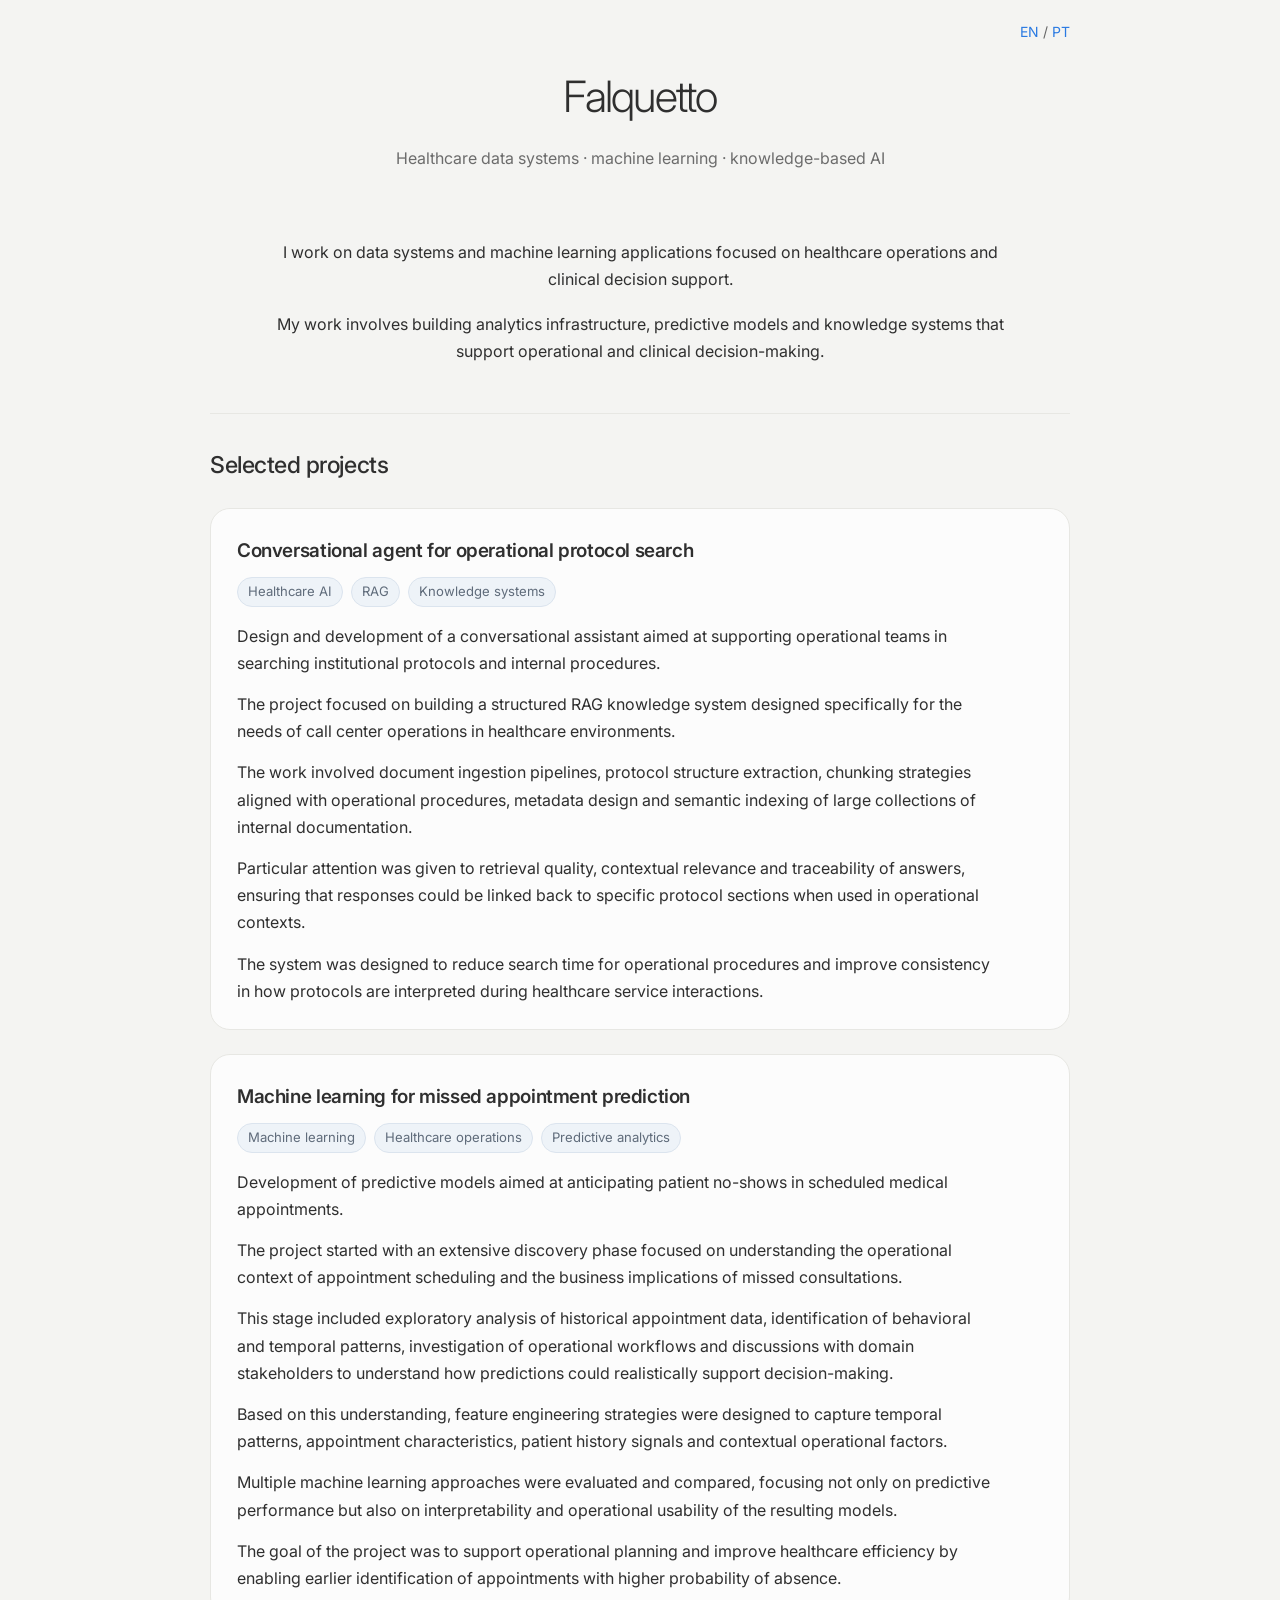
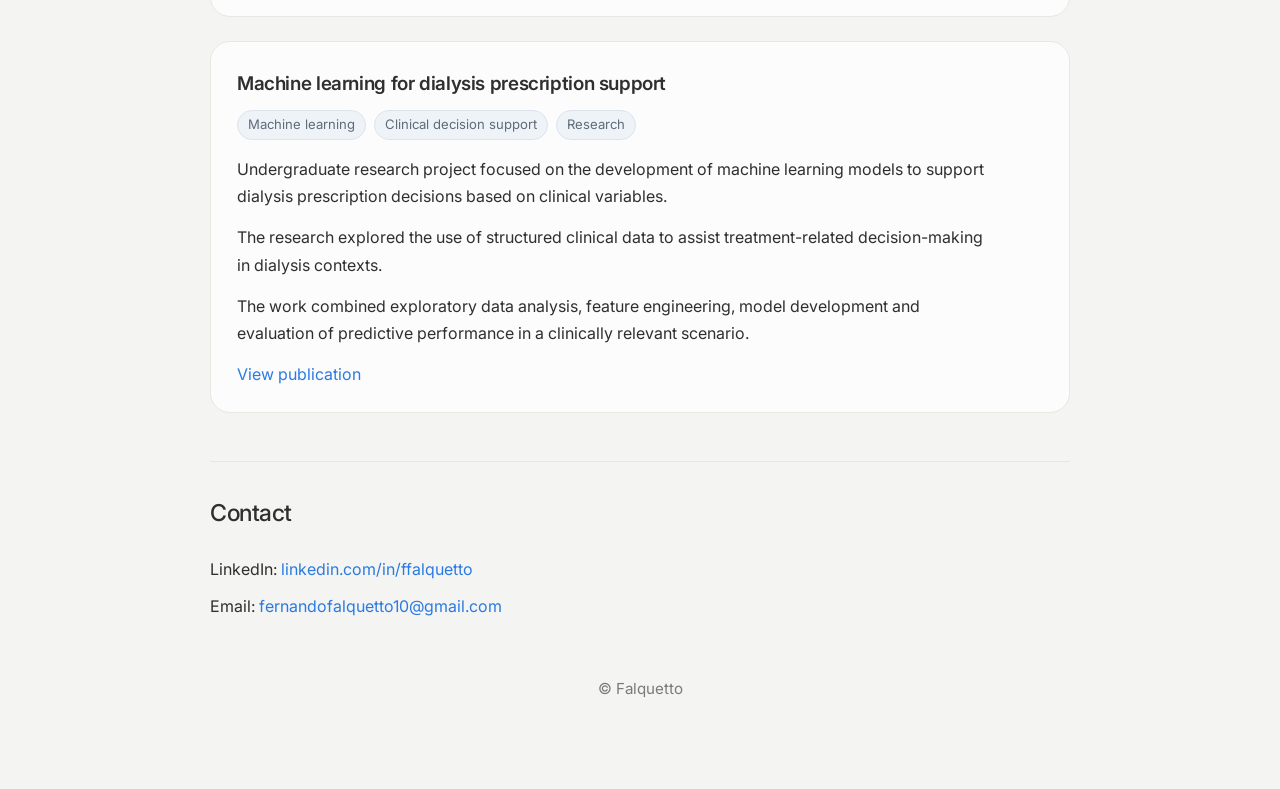
==== commit dbf8eea5: "." ====
--- a/index.html
+++ b/index.html
@@ -2,12 +2,14 @@
 <html lang="en">
 
 <head>
+
 <meta charset="UTF-8">
 <meta name="viewport" content="width=device-width, initial-scale=1.0">
 
-<title>Falquetto // Healthcare Data & Analytics Consulting</title>
+<title>Falquetto</title>
 
 <link rel="stylesheet" href="style.css">
+
 </head>
 
 <body>
@@ -15,73 +17,31 @@
 <div class="container">
 
 <div class="lang-switch">
-<a href="pt.html">PT</a> · <strong>EN</strong>
+<a href="index.html">EN</a> / <a href="pt.html">PT</a>
 </div>
 
 <header>
 
 <h1>Falquetto</h1>
 
-<p class="subtitle">
-Healthcare Data & Analytics Consulting
-</p>
+<div class="subtitle">
+Healthcare data systems · machine learning · knowledge-based AI
+</div>
 
 </header>
 
-
 <section class="intro">
 
-<img src="assets/foto.jpg" class="profile">
-
-<p>
-I'm a data scientist and consultant focused on healthcare data, analytics and AI systems.
-</p>
-
-<p>
-My work centers on transforming fragmented clinical, operational and regulatory data into structured analytical assets that support decision-making, operational efficiency and knowledge access.
-</p>
-
-<p>
-My experience includes healthcare analytics platforms, machine learning models for clinical decision support and treatment recommendation, cloud-based data architectures and document-based AI systems built with RAG.
+<p>
+I work on data systems and machine learning applications focused on healthcare operations and clinical decision support.
+</p>
+
+<p>
+My work involves building analytics infrastructure, predictive models and knowledge systems that support operational and clinical decision-making.
 </p>
 
 </section>
 
-
-<section>
-
-<h2>Services</h2>
-
-<ul>
-
-<li>
-<b>Healthcare data architecture</b><br>
-Design of analytical platforms for clinical and operational datasets.
-</li>
-
-<li>
-<b>Healthcare analytics</b><br>
-Development of dashboards and analytical tools for healthcare indicators and operations.
-</li>
-
-<li>
-<b>Machine learning for healthcare</b><br>
-Development of predictive models and decision-support systems based on clinical data.
-</li>
-
-<li>
-<b>Clinical knowledge systems</b><br>
-Implementation of RAG-based systems for medical protocols and institutional knowledge.
-</li>
-
-<li>
-<b>Data pipelines</b><br>
-Construction of reliable pipelines and analytical environments in the cloud.
-</li>
-
-</ul>
-
-</section>
 
 
 <section>
@@ -96,8 +56,10 @@
 Conversational agent for operational protocol search
 </div>
 
-<div class="project-meta">
-Healthcare AI / RAG / Knowledge systems
+<div class="project-tags">
+<span>Healthcare AI</span>
+<span>RAG</span>
+<span>Knowledge systems</span>
 </div>
 
 <p>
@@ -130,8 +92,10 @@
 Machine learning for missed appointment prediction
 </div>
 
-<div class="project-meta">
-Machine learning / Healthcare operations / Predictive analytics
+<div class="project-tags">
+<span>Machine learning</span>
+<span>Healthcare operations</span>
+<span>Predictive analytics</span>
 </div>
 
 <p>
@@ -168,8 +132,10 @@
 Machine learning for dialysis prescription support
 </div>
 
-<div class="project-meta">
-Machine learning / Clinical decision support / Research
+<div class="project-tags">
+<span>Machine learning</span>
+<span>Clinical decision support</span>
+<span>Research</span>
 </div>
 
 <p>
@@ -177,15 +143,11 @@
 </p>
 
 <p>
-The research explored the use of structured clinical data to assist treatment-related decision-making in dialysis contexts, evaluating different modeling strategies and their ability to capture relevant patterns in patient variables.
+The research explored the use of structured clinical data to assist treatment-related decision-making in dialysis contexts.
 </p>
 
 <p>
 The work combined exploratory data analysis, feature engineering, model development and evaluation of predictive performance in a clinically relevant scenario.
-</p>
-
-<p>
-The project contributed to the broader discussion on how machine learning techniques can support clinical decision-making when used alongside domain expertise.
 </p>
 
 <p>
@@ -201,23 +163,24 @@
 </section>
 
 
+
 <section>
 
 <h2>Contact</h2>
 
-<ul>
-
-<li>Email: <a href="mailto:contato@falquetto.com">contato@falquetto.com</a></li>
-
-<li>LinkedIn:
+<ul class="contact-list">
+
+<li>
+LinkedIn:
 <a href="https://www.linkedin.com/in/ffalquetto/" target="_blank">
 linkedin.com/in/ffalquetto
 </a>
 </li>
 
-<li>GitHub:
-<a href="https://github.com/falquetto" target="_blank">
-github.com/falquetto
+<li>
+Email:
+<a href="mailto:fernandofalquetto10@gmail.com">
+fernandofalquetto10@gmail.com
 </a>
 </li>
 
@@ -225,13 +188,18 @@
 
 </section>
 
+
+
 <footer>
 
-<p>© 2026 Falquetto</p>
+<p>
+© Falquetto
+</p>
 
 </footer>
 
 </div>
 
 </body>
+
 </html>
--- a/style.css
+++ b/style.css
@@ -82,7 +82,7 @@
 
 h2 {
 
-  margin: 0 0 18px;
+  margin: 0 0 22px;
   font-size: 1.45rem;
   font-weight: 500;
   letter-spacing: -0.02em;
@@ -114,15 +114,83 @@
 
 }
 
+/* lists */
+
 .card-list,
-.contact-list,
-.project-list {
+.contact-list {
 
   list-style: none;
   padding: 0;
   margin: 0;
 
 }
+
+/* project cards */
+
+.project-list {
+
+  list-style: none;
+  padding: 0;
+  margin: 0;
+
+}
+
+.project-list li {
+
+  background: rgba(255,255,255,0.75);
+  border: 1px solid #e7e7e3;
+  border-radius: 20px;
+  padding: 26px 26px 24px;
+  margin-bottom: 24px;
+
+}
+
+.project-title {
+
+  font-size: 1.18rem;
+  font-weight: 600;
+  margin-bottom: 10px;
+  letter-spacing: -0.02em;
+
+}
+
+/* stack tags */
+
+.project-tags {
+
+  display: flex;
+  flex-wrap: wrap;
+  gap: 8px;
+  margin-bottom: 16px;
+
+}
+
+.project-tags span {
+
+  font-size: 0.82rem;
+  color: #5f6b7a;
+  background: #eef3f8;
+  border: 1px solid #dbe4ee;
+  border-radius: 999px;
+  padding: 6px 10px;
+  line-height: 1.2;
+
+}
+
+.project-list p {
+
+  margin: 0 0 14px;
+  max-width: 760px;
+
+}
+
+.project-list p:last-child {
+
+  margin-bottom: 0;
+
+}
+
+/* services cards */
 
 .card-list li {
 
@@ -134,34 +202,7 @@
 
 }
 
-.project-list li {
-
-  margin-bottom: 28px;
-
-}
-
-.project-title {
-
-  font-size: 1.1rem;
-  font-weight: 600;
-  margin-bottom: 6px;
-
-}
-
-.project-meta {
-
-  font-size: 0.9rem;
-  color: #777;
-  margin-bottom: 12px;
-
-}
-
-.project-list p {
-
-  margin-top: 0;
-  margin-bottom: 12px;
-
-}
+/* contact */
 
 .contact-list li {
 
@@ -197,6 +238,8 @@
 
 }
 
+/* mobile */
+
 @media (max-width: 640px) {
 
   .container {
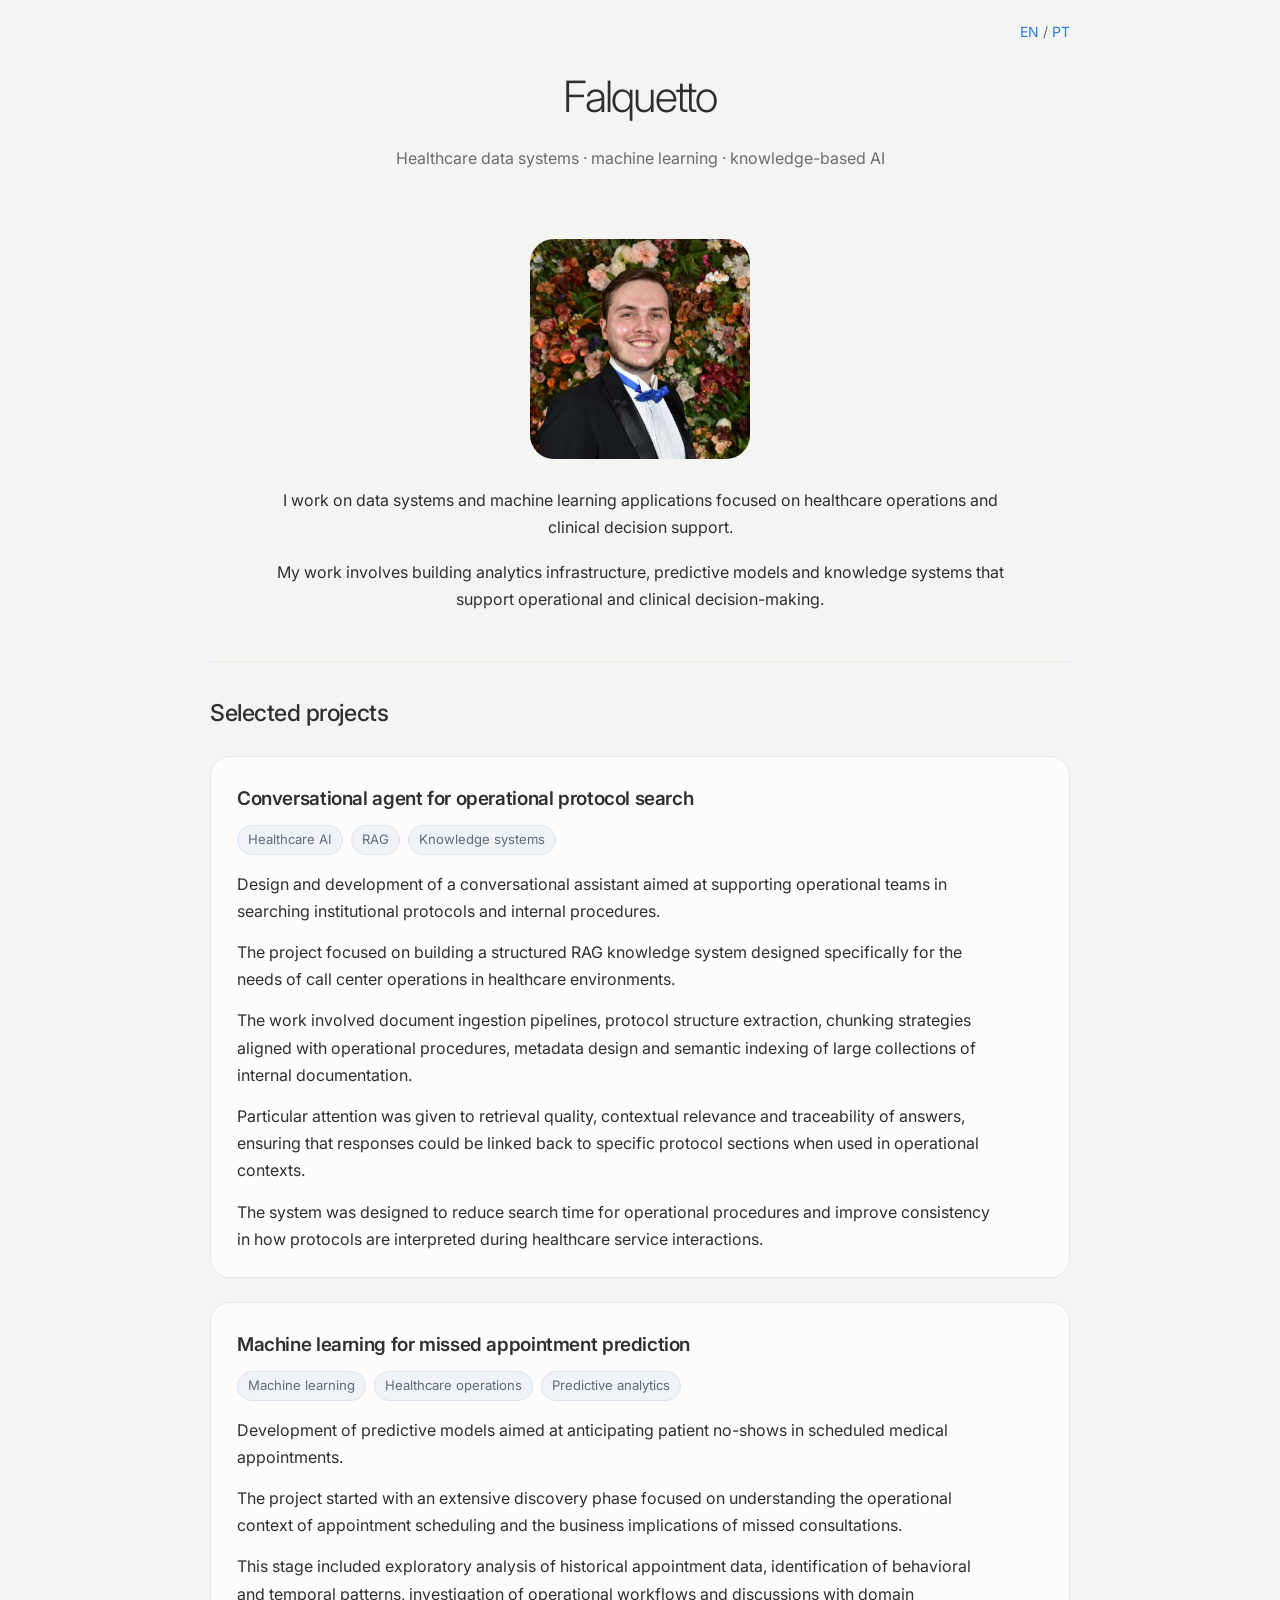
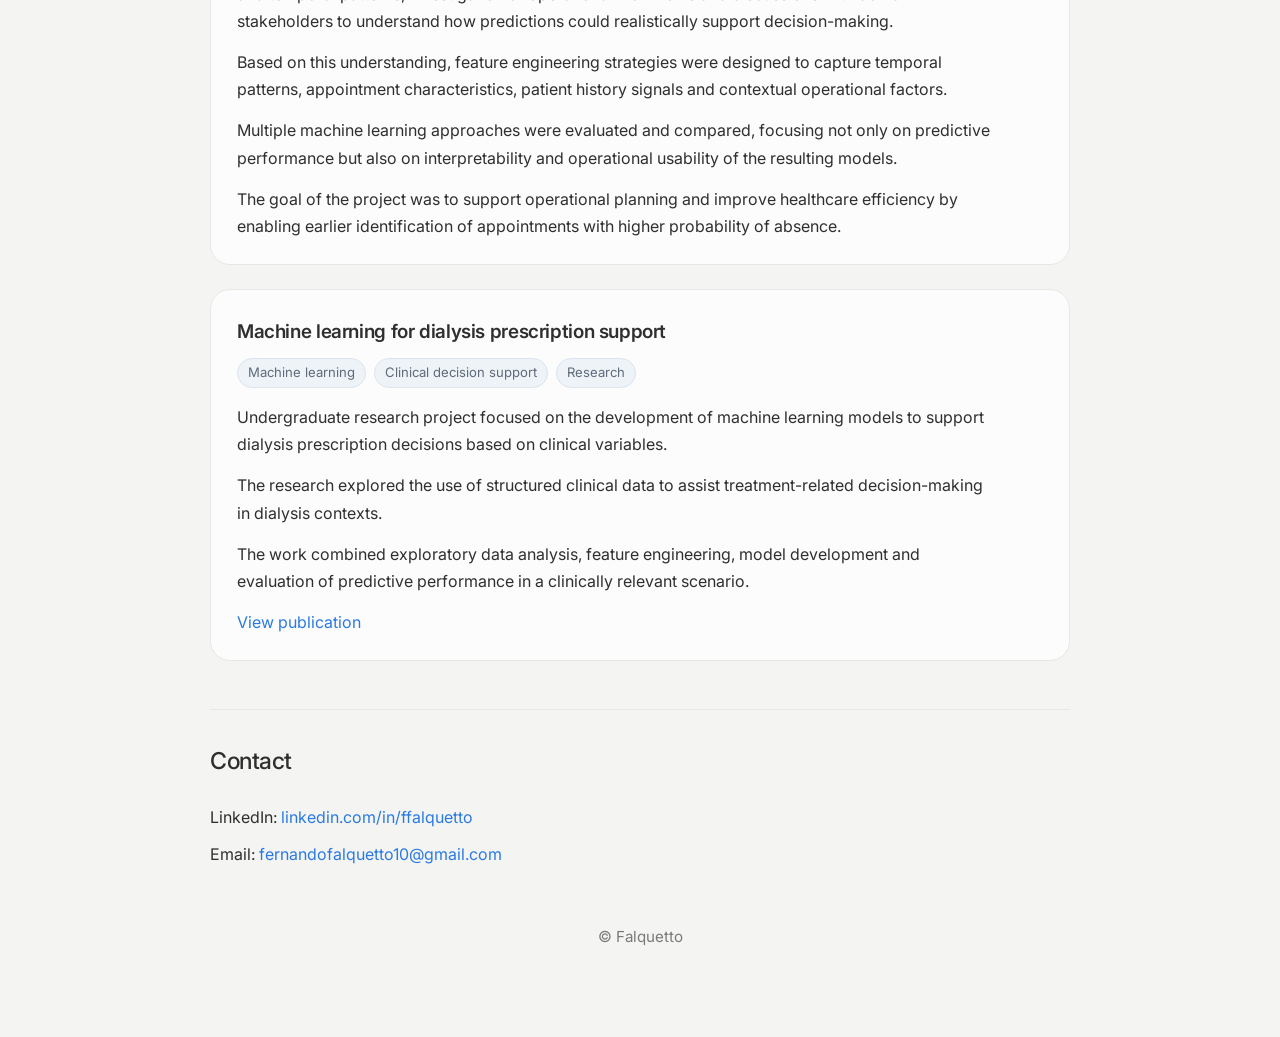
==== commit 868c72d8: "." ====
--- a/index.html
+++ b/index.html
@@ -31,6 +31,8 @@
 </header>
 
 <section class="intro">
+
+<img src="assets/foto.jpg" class="profile">
 
 <p>
 I work on data systems and machine learning applications focused on healthcare operations and clinical decision support.
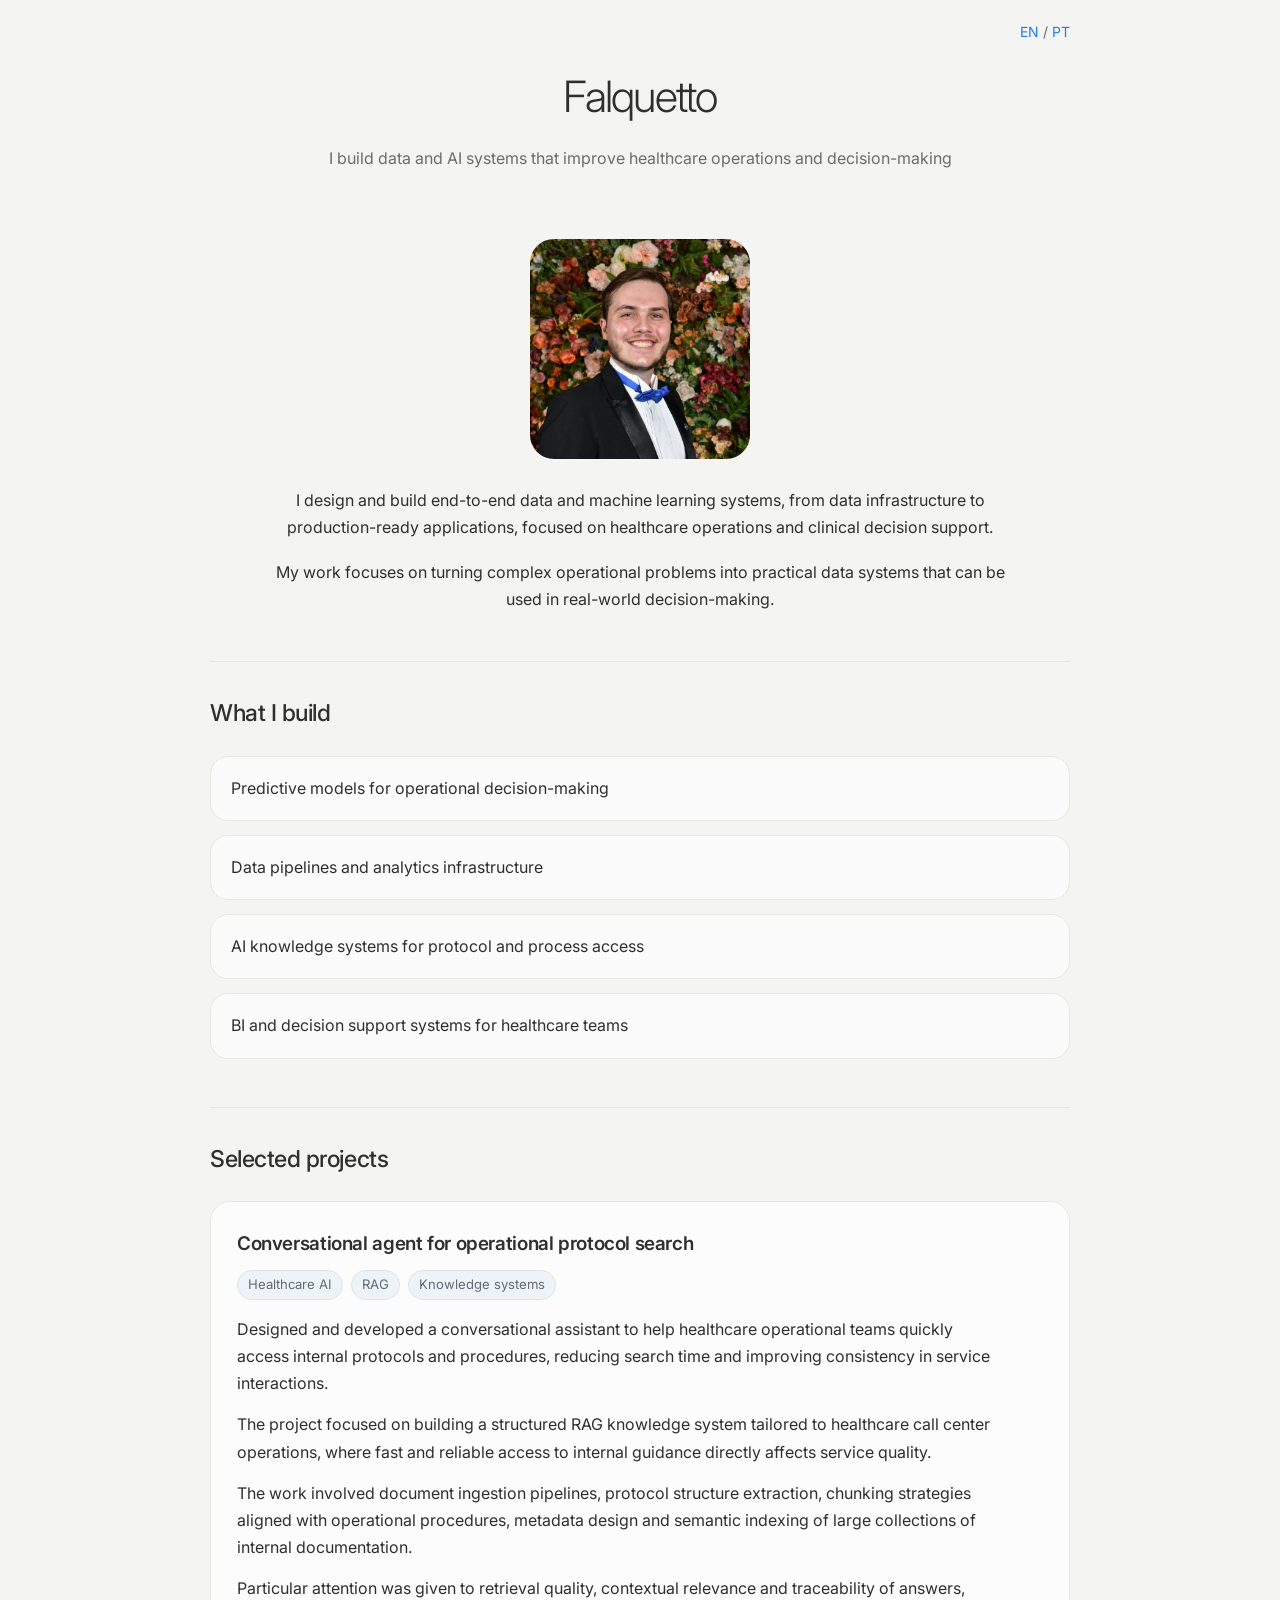
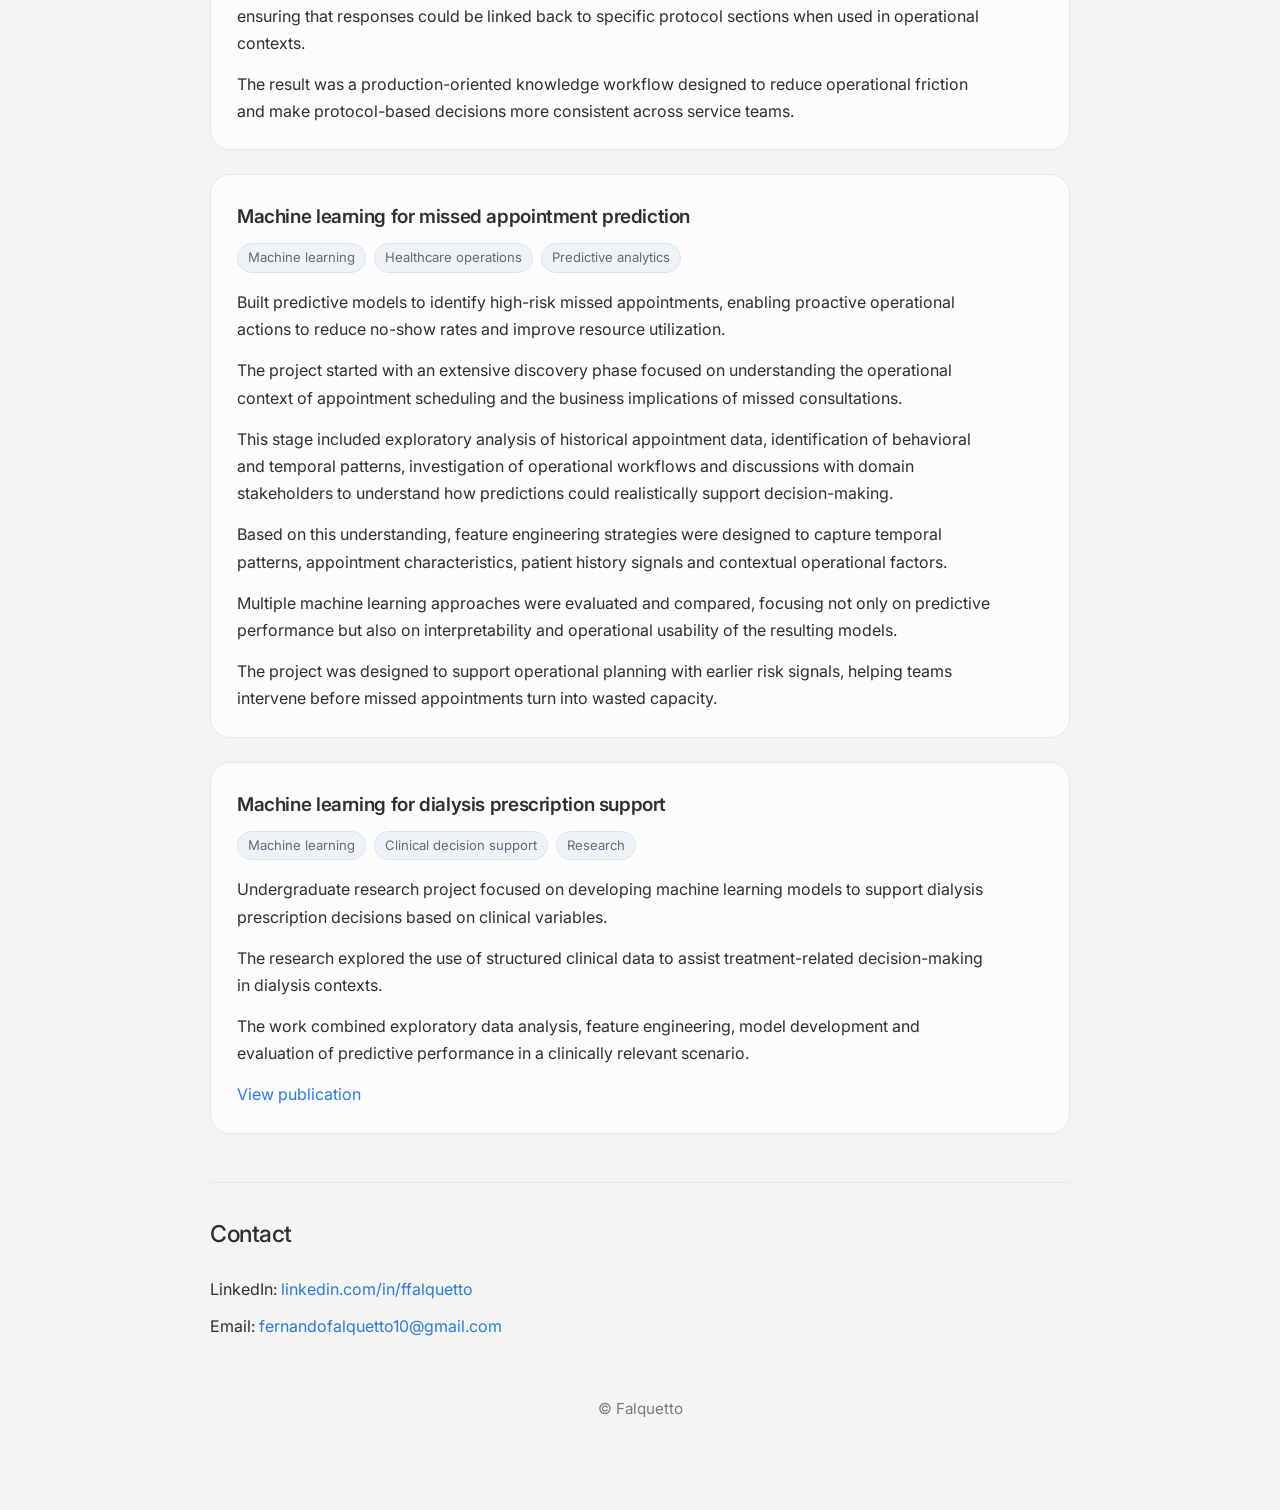
==== commit 3cb6ab68: "update page html texts" ====
--- a/index.html
+++ b/index.html
@@ -25,7 +25,7 @@
 <h1>Falquetto</h1>
 
 <div class="subtitle">
-Healthcare data systems · machine learning · knowledge-based AI
+I build data and AI systems that improve healthcare operations and decision-making
 </div>
 
 </header>
@@ -35,12 +35,29 @@
 <img src="assets/foto.jpg" class="profile">
 
 <p>
-I work on data systems and machine learning applications focused on healthcare operations and clinical decision support.
-</p>
-
-<p>
-My work involves building analytics infrastructure, predictive models and knowledge systems that support operational and clinical decision-making.
-</p>
+I design and build end-to-end data and machine learning systems, from data infrastructure to production-ready applications, focused on healthcare operations and clinical decision support.
+</p>
+
+<p>
+My work focuses on turning complex operational problems into practical data systems that can be used in real-world decision-making.
+</p>
+
+</section>
+
+
+
+<section>
+
+<h2>What I build</h2>
+
+<ul class="card-list">
+
+<li>Predictive models for operational decision-making</li>
+<li>Data pipelines and analytics infrastructure</li>
+<li>AI knowledge systems for protocol and process access</li>
+<li>BI and decision support systems for healthcare teams</li>
+
+</ul>
 
 </section>
 
@@ -65,11 +82,11 @@
 </div>
 
 <p>
-Design and development of a conversational assistant aimed at supporting operational teams in searching institutional protocols and internal procedures.
-</p>
-
-<p>
-The project focused on building a structured RAG knowledge system designed specifically for the needs of call center operations in healthcare environments.
+Designed and developed a conversational assistant to help healthcare operational teams quickly access internal protocols and procedures, reducing search time and improving consistency in service interactions.
+</p>
+
+<p>
+The project focused on building a structured RAG knowledge system tailored to healthcare call center operations, where fast and reliable access to internal guidance directly affects service quality.
 </p>
 
 <p>
@@ -81,7 +98,7 @@
 </p>
 
 <p>
-The system was designed to reduce search time for operational procedures and improve consistency in how protocols are interpreted during healthcare service interactions.
+The result was a production-oriented knowledge workflow designed to reduce operational friction and make protocol-based decisions more consistent across service teams.
 </p>
 
 </li>
@@ -101,7 +118,7 @@
 </div>
 
 <p>
-Development of predictive models aimed at anticipating patient no-shows in scheduled medical appointments.
+Built predictive models to identify high-risk missed appointments, enabling proactive operational actions to reduce no-show rates and improve resource utilization.
 </p>
 
 <p>
@@ -121,7 +138,7 @@
 </p>
 
 <p>
-The goal of the project was to support operational planning and improve healthcare efficiency by enabling earlier identification of appointments with higher probability of absence.
+The project was designed to support operational planning with earlier risk signals, helping teams intervene before missed appointments turn into wasted capacity.
 </p>
 
 </li>
@@ -141,7 +158,7 @@
 </div>
 
 <p>
-Undergraduate research project focused on the development of machine learning models to support dialysis prescription decisions based on clinical variables.
+Undergraduate research project focused on developing machine learning models to support dialysis prescription decisions based on clinical variables.
 </p>
 
 <p>
@@ -204,4 +221,4 @@
 
 </body>
 
-</html>+</html>
